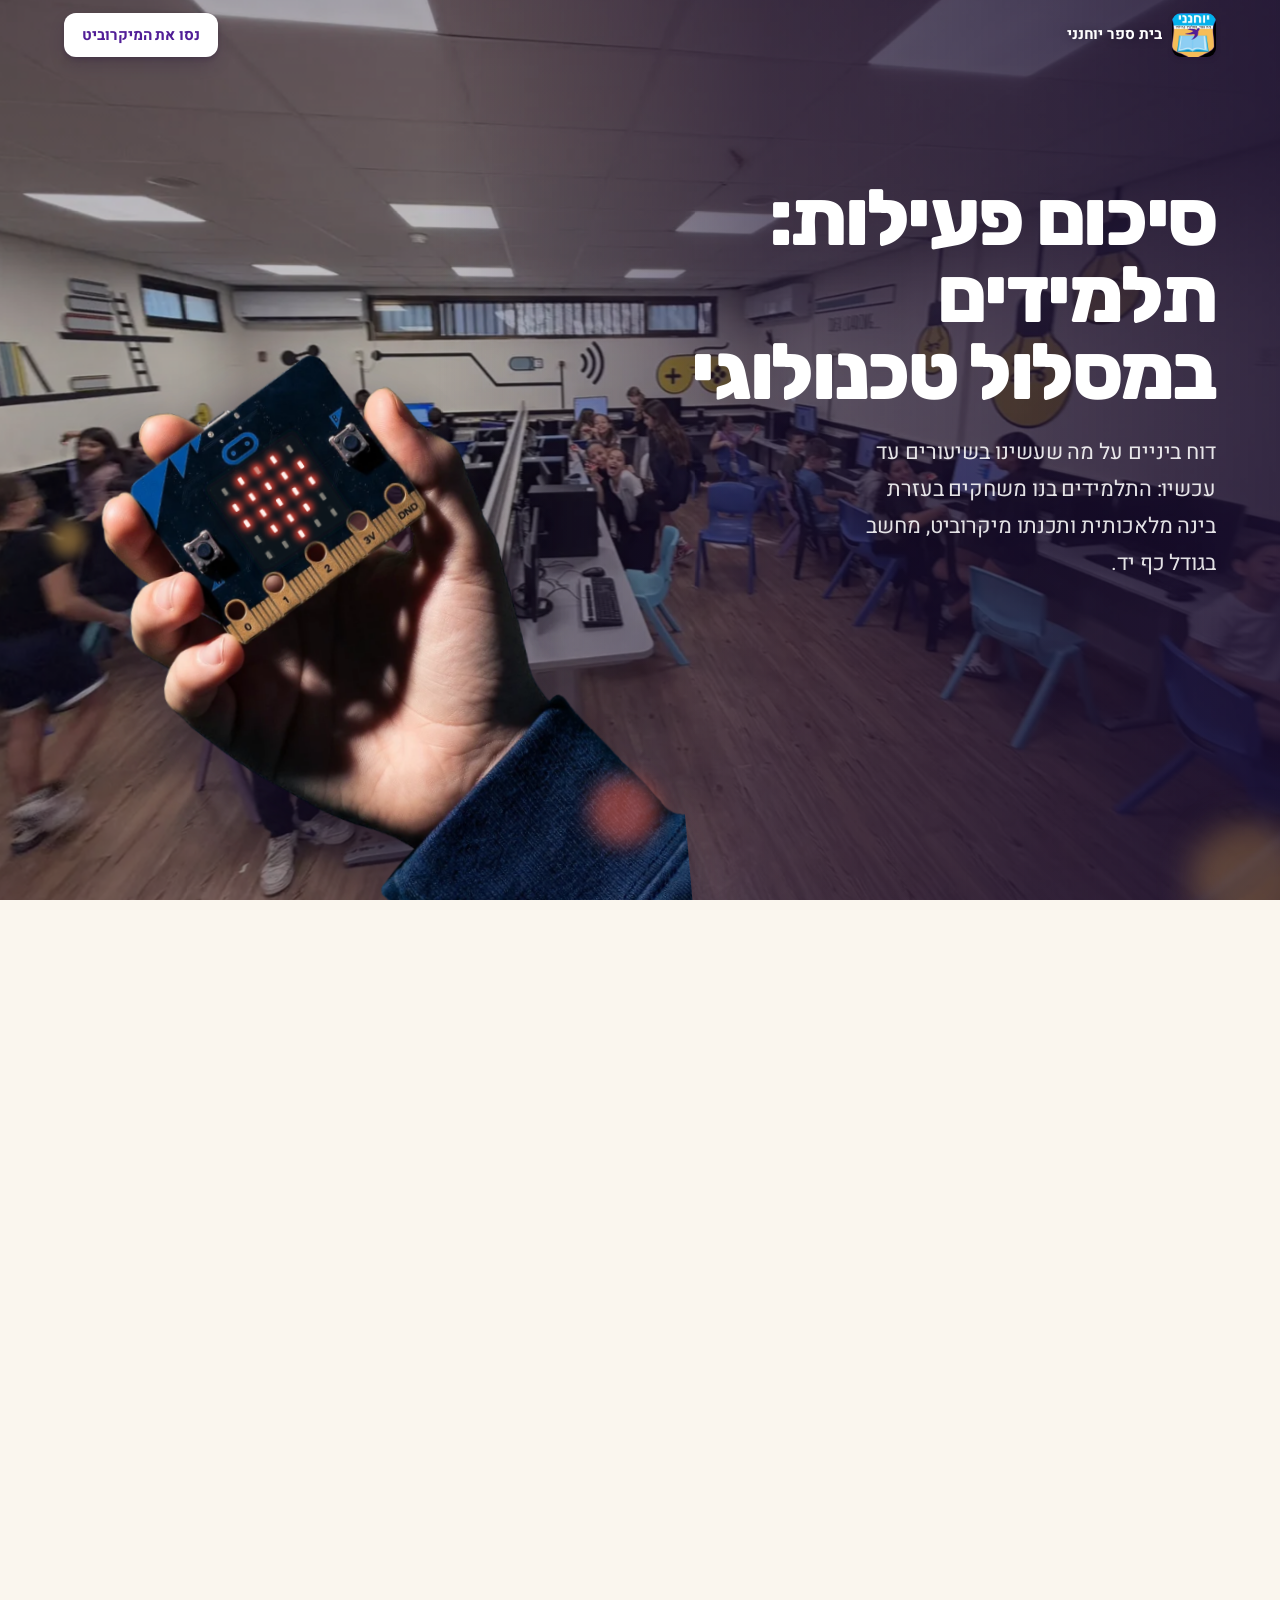
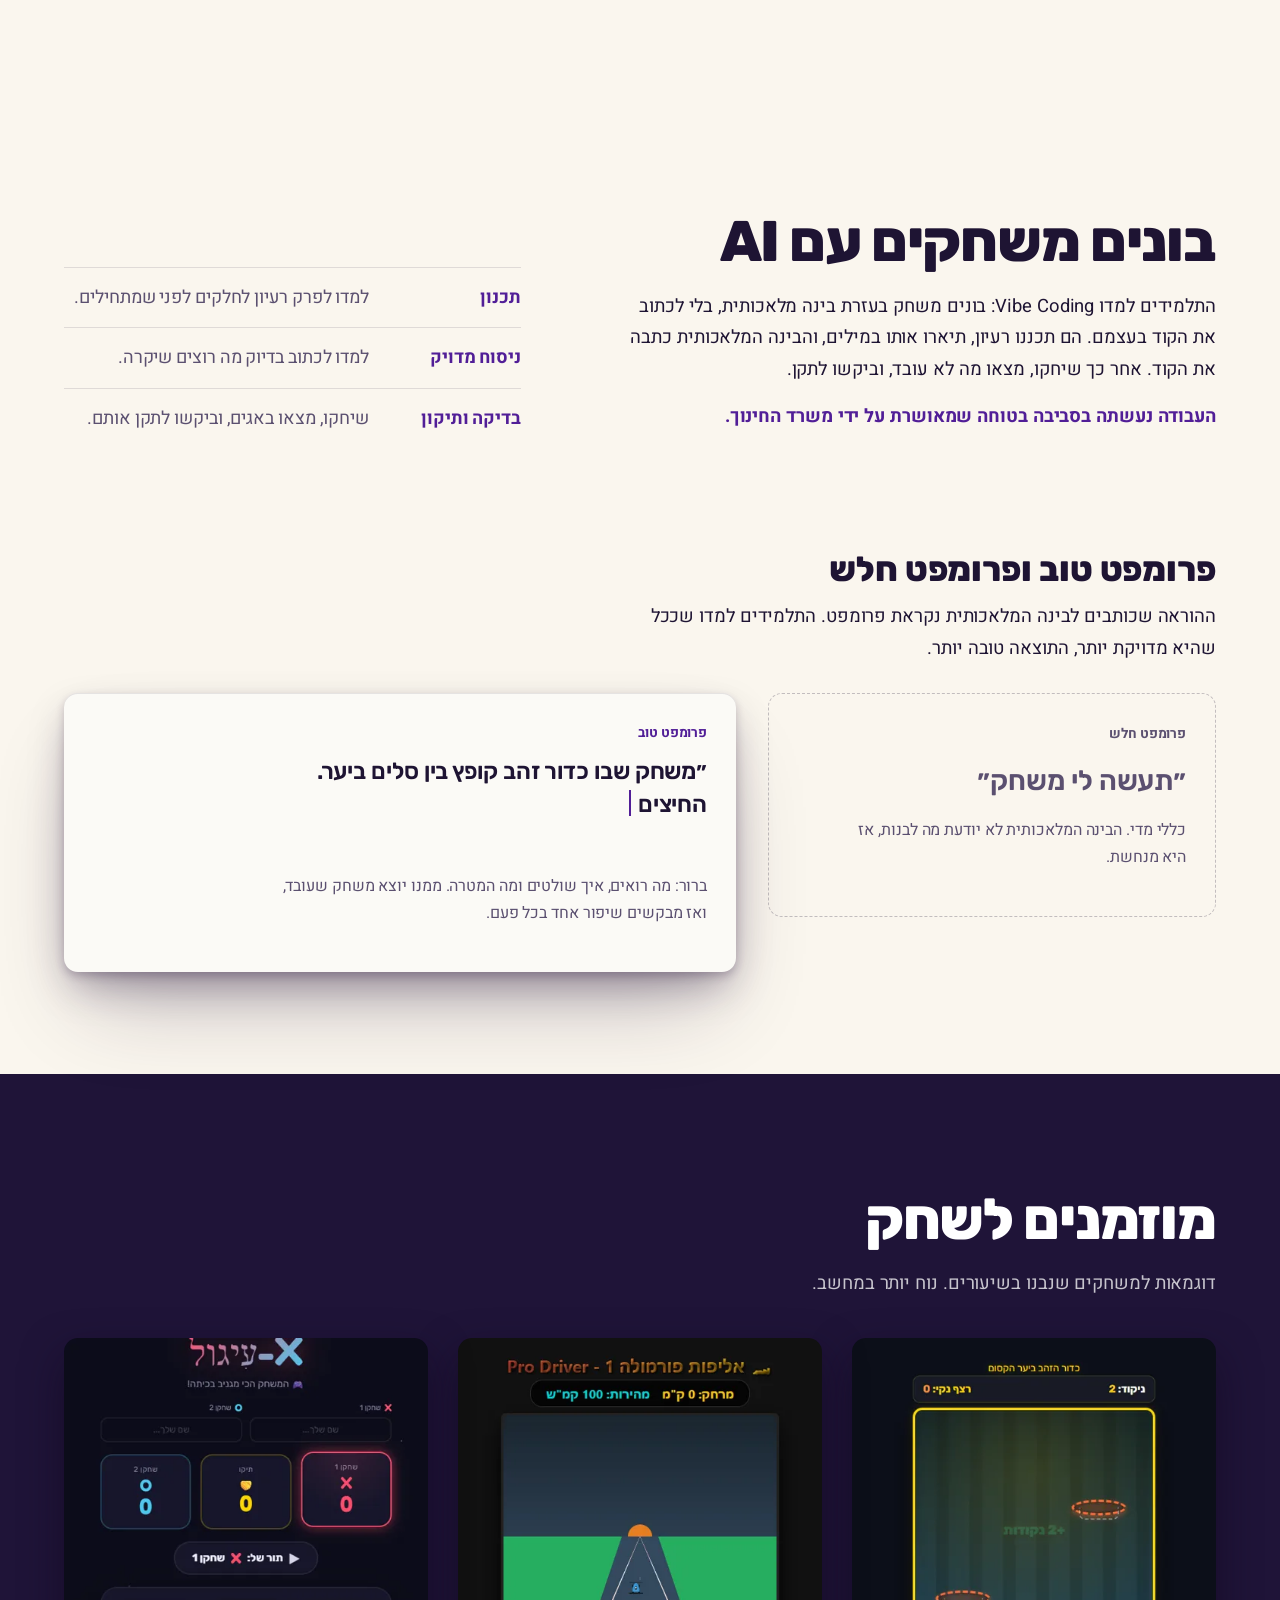
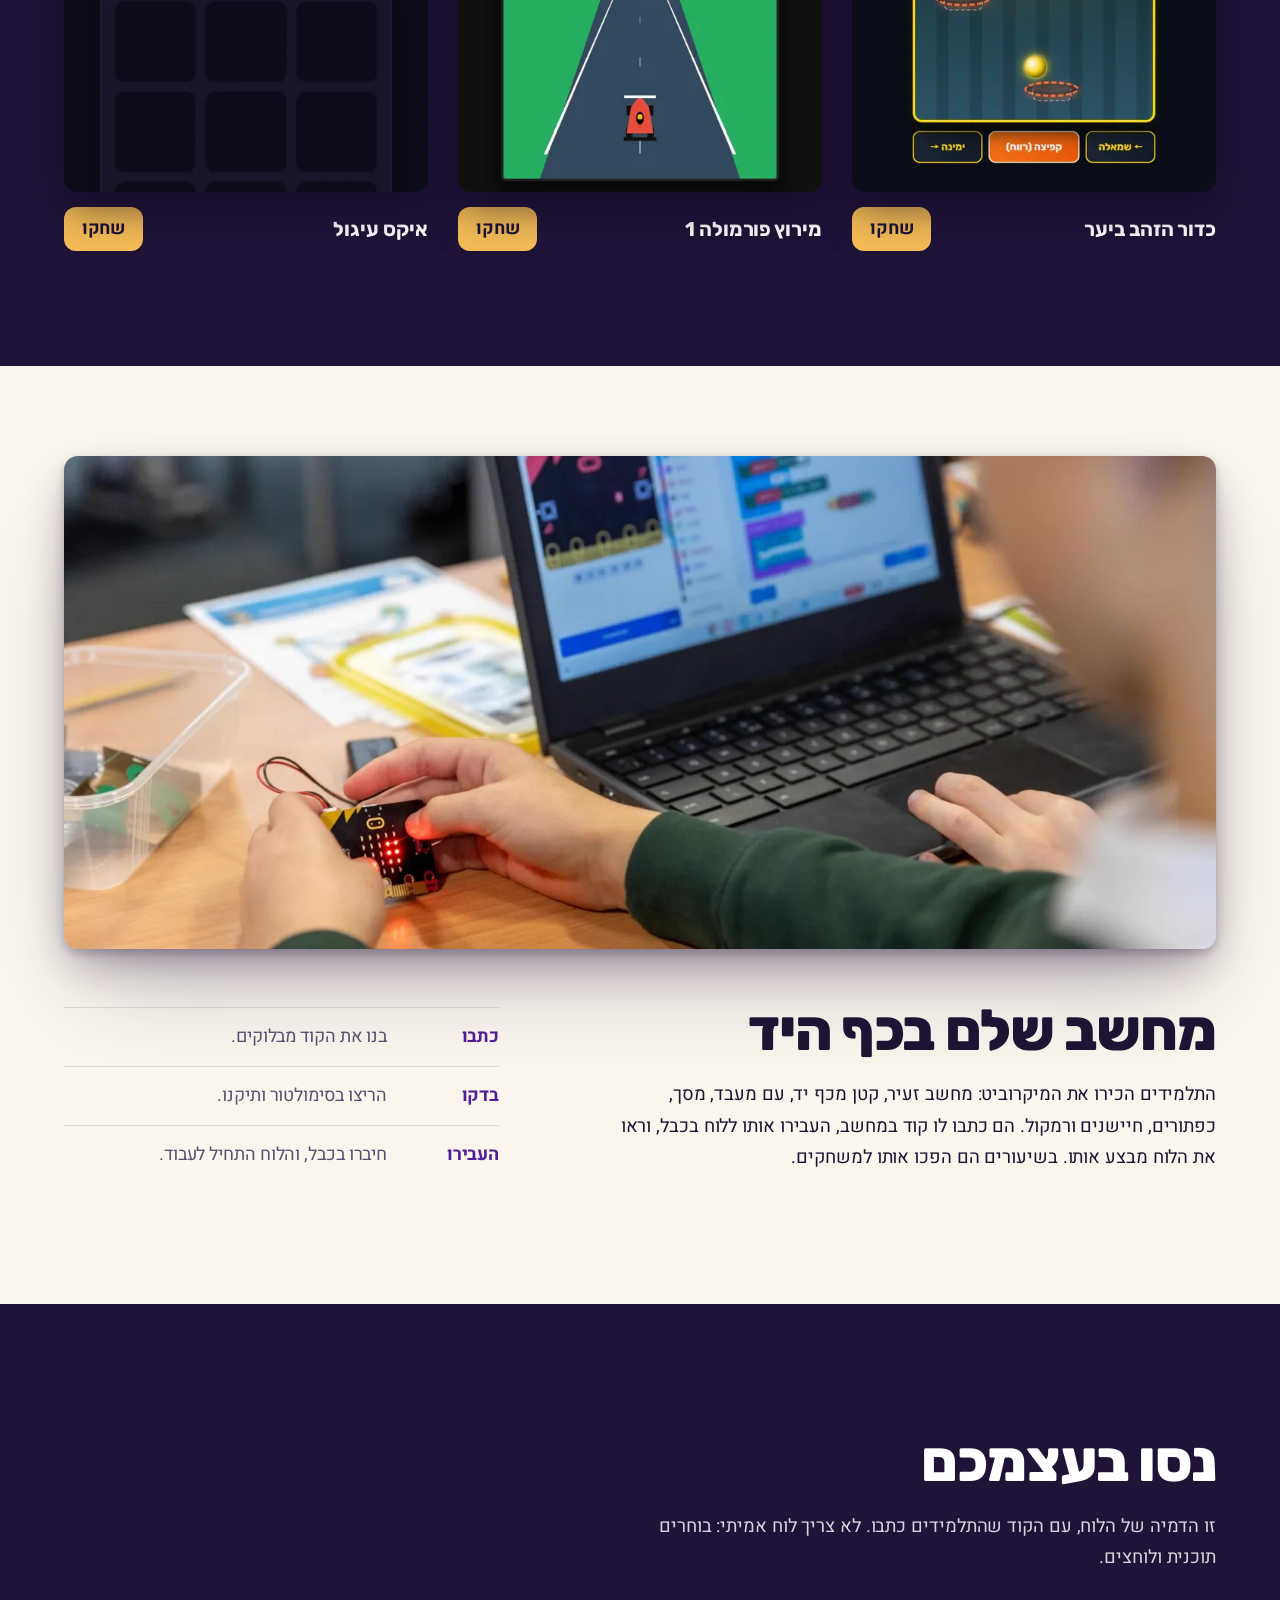
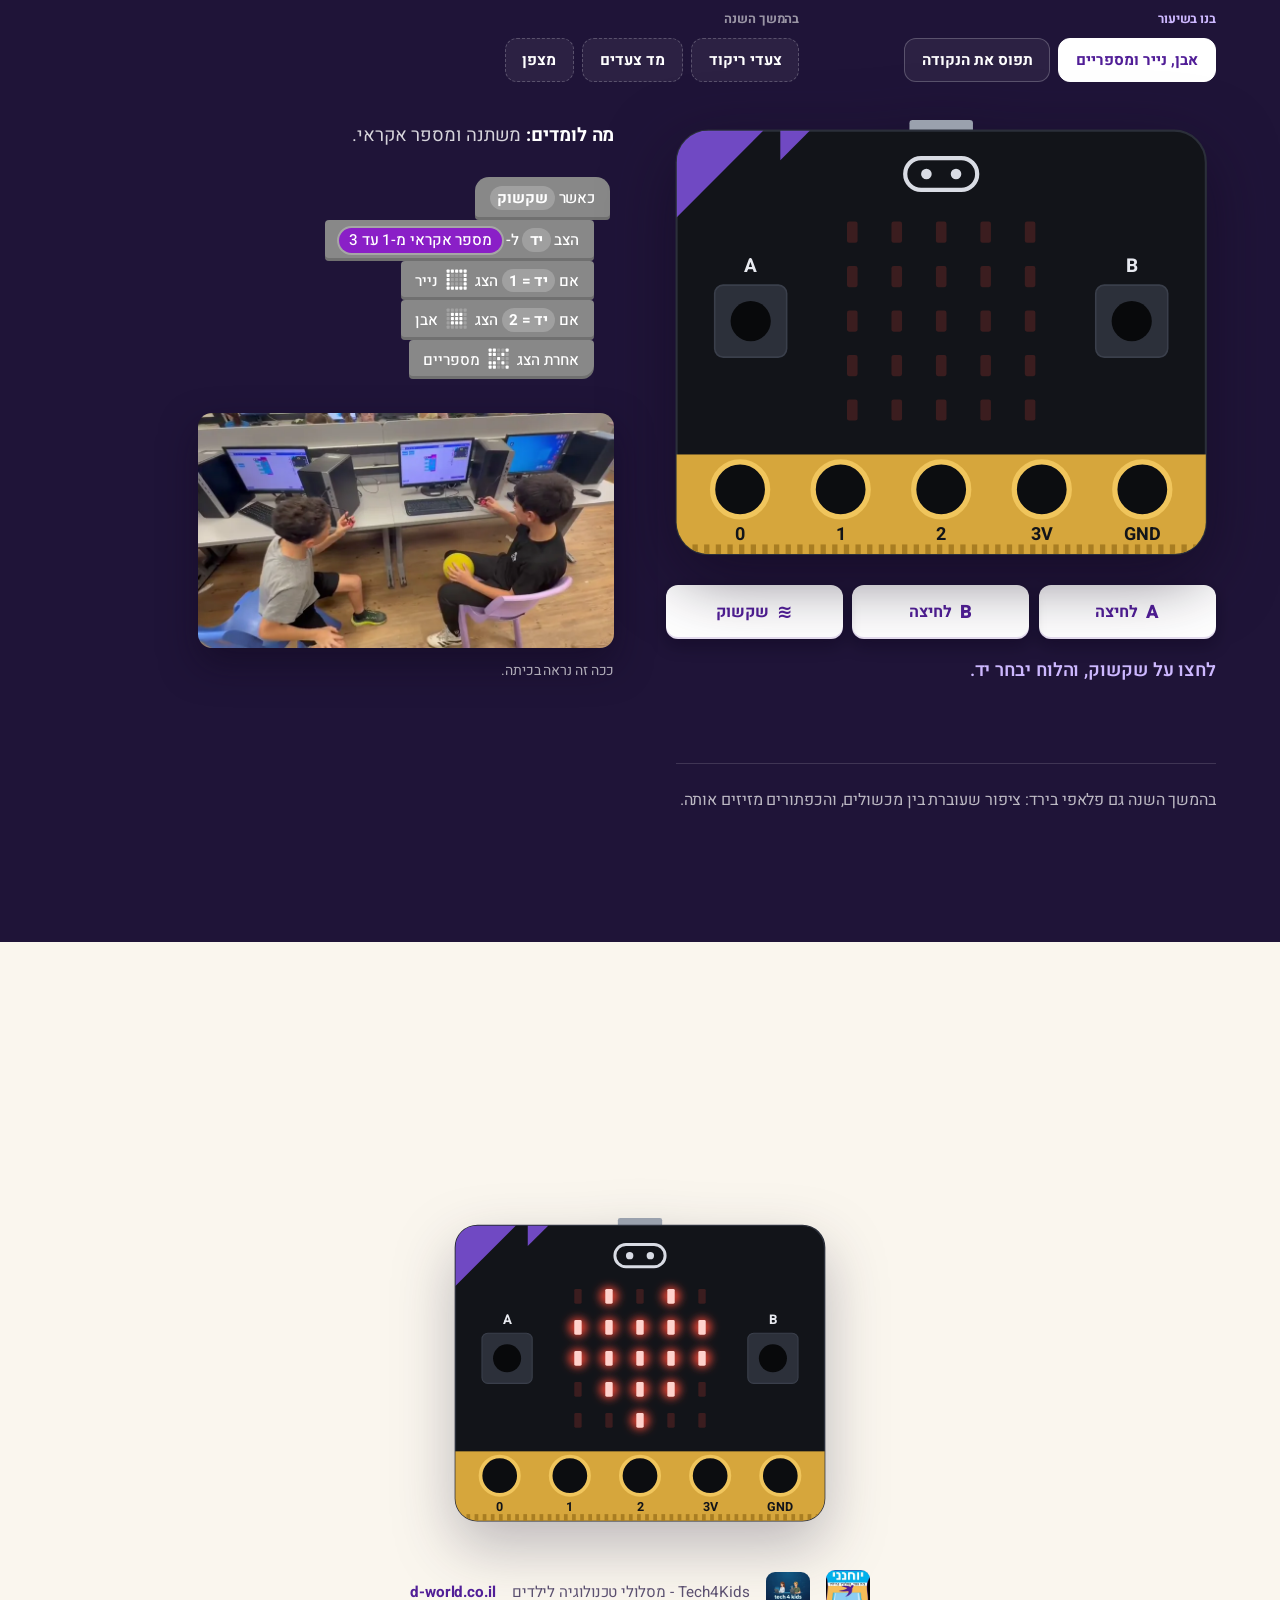
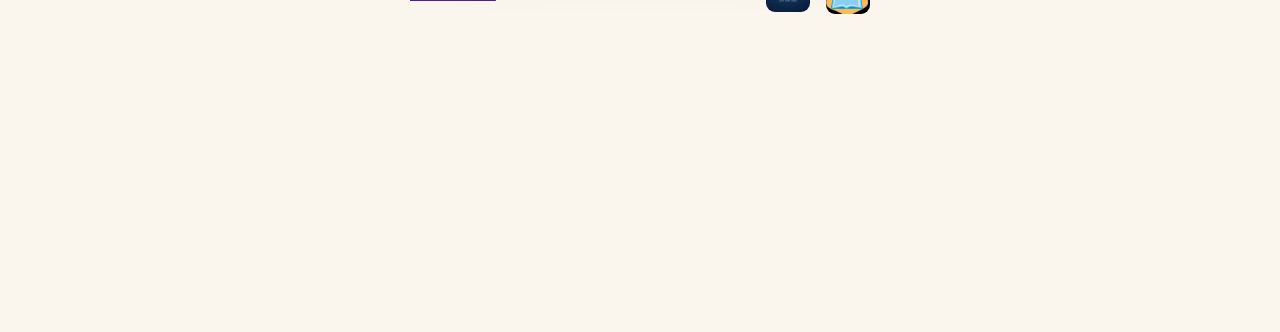
==== yohanani-gima/index.html @ ff7ed331 "Add Yohanani student showcase page (interim report) Vibe Coding games with a weak vs good prompt exa" ====
<!doctype html>
<html lang="he" dir="rtl">
<head>
<meta charset="utf-8">
<meta name="viewport" content="width=device-width, initial-scale=1, viewport-fit=cover">
<title>תוצרי תלמידים - בית ספר יוחנני | Tech4Kids</title>
<meta name="description" content="דוח ביניים על הפעילות בבית ספר יוחנני: משחקים שנבנו בעזרת בינה מלאכותית, ומיקרוביט שאפשר לנסות בדף.">
<meta property="og:type" content="website">
<meta property="og:url" content="https://kotlermike-net-ai.github.io/tech4kids-schools/yohanani-gima/">
<meta property="og:title" content="תוצרי תלמידים - בית ספר יוחנני">
<meta property="og:description" content="דוח ביניים: משחקים שנבנו בעזרת בינה מלאכותית, ומיקרוביט שאפשר לנסות בדף.">
<meta property="og:image" content="https://kotlermike-net-ai.github.io/tech4kids-schools/assets/og-tech4kids.jpg">
<meta property="og:image:width" content="1200">
<meta property="og:image:height" content="630">
<meta name="theme-color" content="#1f1438">
<link rel="icon" href="data:image/svg+xml,<svg xmlns='http://www.w3.org/2000/svg' viewBox='0 0 5 5'><rect width='5' height='5' rx='1' fill='%23511e97'/><path fill='%23ff5a4a' d='M1 1h1v1H1zM3 1h1v1H3zM1 3h1v1H1zM2 4h1v.6H2zM3 3h1v1H3z'/></svg>">
<link rel="preload" as="image" href="assets/hand.webp">
<link rel="preconnect" href="https://fonts.googleapis.com">
<link rel="preconnect" href="https://fonts.gstatic.com" crossorigin>
<link href="https://fonts.googleapis.com/css2?family=Rubik:wght@600;700;800&family=Heebo:wght@400;500;700&display=swap" rel="stylesheet">
<link rel="stylesheet" href="scrollcraft.css">
<link rel="stylesheet" href="site.css">
</head>
<body>

<span data-sc-progress></span>

<header class="bar">
  <a class="bar__id" href="#top">
    <img src="assets/logo-yohanani.webp" width="44" height="44" alt="סמל בית ספר יוחנני">
    <span>בית ספר יוחנני</span>
  </a>
  <a class="cta cta--bar" href="#lab">נסו את המיקרוביט</a>
</header>

<main id="top">

  <!-- 1 · HERO: pinned, layered planes -->
  <section class="hero" data-sc-act="pin" data-sc-span="1.9">
    <div data-sc-stage class="hero__stage">
      <div class="hero__far" aria-hidden="true">
        <picture>
          <source media="(max-width: 700px)" srcset="assets/class-m.webp">
          <img src="assets/class.webp" width="1600" height="1200" alt="">
        </picture>
      </div>
      <div class="hero__scrim" aria-hidden="true"></div>

      <div class="hero__copy">
        <h1 class="hero__h" data-sc-cue="0 0.6 0">סיכום פעילות: תלמידים במסלול טכנולוגי</h1>
        <p class="hero__lede" data-sc-cue="0 0.6 0">דוח ביניים על מה שעשינו בשיעורים עד עכשיו: התלמידים בנו משחקים בעזרת בינה מלאכותית ותכנתו מיקרוביט, מחשב בגודל כף יד.</p>
      </div>
      <p class="hero__beat" data-sc-cue="0.42">בדף אפשר לשחק במשחקים ולנסות את הקוד שהתלמידים כתבו.</p>

      <div class="hero__glow" aria-hidden="true"></div>
      <button type="button" class="hero__hand" aria-label="מיקרוביט ביד. לחיצה מגרילה אבן, נייר או מספריים">
        <img src="assets/hand.webp" width="900" height="1177" alt="">
        <svg class="hero__leds" viewBox="0 0 900 1177" aria-hidden="true"></svg>
      </button>
      <p class="hero__tap" data-sc-cue="0.42" aria-hidden="true">אפשר ללחוץ על הלוח</p>
      <div class="hero__near" aria-hidden="true"><i></i><i></i><i></i></div>
    </div>
  </section>

  <!-- 2 · AI: flow, weak vs good prompt -->
  <section id="ai" class="ai sc-section" data-sc-act="flow">
    <div class="sc-wrap">
      <div class="ai__grid">
        <div class="ai__text" data-sc-in data-sc-stagger="70">
          <h2 class="h2">בונים משחקים עם AI</h2>
          <p>התלמידים למדו Vibe Coding: בונים משחק בעזרת בינה מלאכותית, בלי לכתוב את הקוד בעצמם. הם תכננו רעיון, תיארו אותו במילים, והבינה המלאכותית כתבה את הקוד. אחר כך שיחקו, מצאו מה לא עובד, וביקשו לתקן.</p>
          <p class="ai__safe">העבודה נעשתה בסביבה בטוחה שמאושרת על ידי משרד החינוך.</p>
        </div>
        <dl class="ai__skills" data-sc-in data-sc-stagger="70">
          <div><dt>תכנון</dt><dd>למדו לפרק רעיון לחלקים לפני שמתחילים.</dd></div>
          <div><dt>ניסוח מדויק</dt><dd>למדו לכתוב בדיוק מה רוצים שיקרה.</dd></div>
          <div><dt>בדיקה ותיקון</dt><dd>שיחקו, מצאו באגים, וביקשו לתקן אותם.</dd></div>
        </dl>
      </div>

      <div class="vs__head" data-sc-in>
        <h3 class="h3">פרומפט טוב ופרומפט חלש</h3>
        <p>ההוראה שכותבים לבינה המלאכותית נקראת פרומפט. התלמידים למדו שככל שהיא מדויקת יותר, התוצאה טובה יותר.</p>
      </div>
      <div class="vs">
        <div class="vs__weak" data-sc-in>
          <p class="vs__tag">פרומפט חלש</p>
          <p class="vs__quote">״תעשה לי משחק״</p>
          <p class="vs__why">כללי מדי. הבינה המלאכותית לא יודעת מה לבנות, אז היא מנחשת.</p>
        </div>
        <figure class="prompt" data-sc-in>
          <figcaption class="vs__tag vs__tag--good">פרומפט טוב</figcaption>
          <p class="prompt__text" data-type="״משחק שבו כדור זהב קופץ בין סלים ביער. החיצים מזיזים אותו, רווח קופץ, ויש ניקוד.״"><span></span><i aria-hidden="true"></i></p>
          <p class="vs__why">ברור: מה רואים, איך שולטים ומה המטרה. ממנו יוצא משחק שעובד, ואז מבקשים שיפור אחד בכל פעם.</p>
          <div class="prompt__out">
            <img src="assets/game-ball.webp" width="480" height="600" alt="צילום מסך של משחק כדור הזהב ביער">
          </div>
        </figure>
      </div>
    </div>
  </section>

  <!-- 3 · GAMES: all three in view, pointer tilt -->
  <section class="games sc-section" data-sc-act="flow">
    <div class="sc-wrap">
      <div class="games__head" data-sc-in>
        <h2 class="h2">מוזמנים לשחק</h2>
        <p>דוגמאות למשחקים שנבנו בשיעורים. נוח יותר במחשב.</p>
      </div>
      <div class="games__grid" data-sc-in data-sc-stagger="80">
        <a class="game" href="https://guileless-truffle-4a0fc5.netlify.app/" target="_blank" rel="noopener">
          <span class="game__img" data-sc-tilt="5"><img src="assets/game-ball.webp" width="480" height="600" alt=""></span>
          <span class="game__t">כדור הזהב ביער</span><span class="game__go">שחקו</span>
        </a>
        <a class="game" href="https://reliable-lokum-aed2ce.netlify.app/" target="_blank" rel="noopener">
          <span class="game__img" data-sc-tilt="5"><img src="assets/game-f1.webp" width="480" height="600" alt=""></span>
          <span class="game__t">מירוץ פורמולה 1</span><span class="game__go">שחקו</span>
        </a>
        <a class="game" href="https://inquisitive-gelato-88ad97.netlify.app/" target="_blank" rel="noopener">
          <span class="game__img" data-sc-tilt="5"><img src="assets/game-xo.webp" width="480" height="600" alt=""></span>
          <span class="game__t">איקס עיגול</span><span class="game__go">שחקו</span>
        </a>
      </div>
    </div>
  </section>

  <!-- 4 · MICRO:BIT: photo first, reveal -->
  <section id="mb" class="mb sc-section" data-sc-act="flow">
    <div class="sc-wrap">
      <figure class="mb__photo" data-sc-reveal="iris" data-sc-reveal-at="0.02 0.3">
        <img src="assets/microbit-class.webp" width="1536" height="1024" alt="תלמיד מתכנת מיקרוביט במחשב, והלוח בידו מציג נורות דולקות">
      </figure>
      <div class="mb__grid">
        <div class="mb__text" data-sc-in data-sc-stagger="70">
          <h2 class="h2">מחשב שלם בכף היד</h2>
          <p>התלמידים הכירו את המיקרוביט: מחשב זעיר, קטן מכף יד, עם מעבד, מסך, כפתורים, חיישנים ורמקול. הם כתבו לו קוד במחשב, העבירו אותו ללוח בכבל, וראו את הלוח מבצע אותו. בשיעורים הם הפכו אותו למשחקים.</p>
        </div>
        <ol class="flow3" data-sc-in data-sc-stagger="70">
          <li><b>כתבו</b>בנו את הקוד מבלוקים.</li>
          <li><b>בדקו</b>הריצו בסימולטור ותיקנו.</li>
          <li><b>העבירו</b>חיברו בכבל, והלוח התחיל לעבוד.</li>
        </ol>
      </div>
    </div>
  </section>

  <!-- 5 · LAB (peak): pointer -->
  <section id="lab" class="lab sc-section" data-sc-act="flow" aria-labelledby="lab-h">
    <div class="sc-wrap">
      <div class="lab__head" data-sc-in data-sc-stagger="70">
        <h2 id="lab-h" class="h2">נסו בעצמכם</h2>
        <p>זו הדמיה של הלוח, עם הקוד שהתלמידים כתבו. לא צריך לוח אמיתי: בוחרים תוכנית ולוחצים.</p>
      </div>

      <div class="tabs" role="tablist" aria-label="תוכניות">
        <div class="tabs__grp">
          <span class="tabs__k">בנו בשיעור</span>
          <button type="button" role="tab" class="tab" data-prog="rps" aria-selected="true">אבן, נייר ומספריים</button>
          <button type="button" role="tab" class="tab" data-prog="catch" aria-selected="false">תפוס את הנקודה</button>
        </div>
        <div class="tabs__grp tabs__grp--soon">
          <span class="tabs__k">בהמשך השנה</span>
          <button type="button" role="tab" class="tab" data-prog="dance" aria-selected="false">צעדי ריקוד</button>
          <button type="button" role="tab" class="tab" data-prog="steps" aria-selected="false">מד צעדים</button>
          <button type="button" role="tab" class="tab" data-prog="compass" aria-selected="false">מצפן</button>
        </div>
      </div>

      <div class="lab__grid">
        <div class="lab__device">
          <svg class="mb-board lab__board" data-board="front" viewBox="0 0 520 420" role="img" aria-label="הדמיה של לוח מיקרוביט"></svg>
          <div class="ctrl">
            <button type="button" class="key" data-key="a"><b>A</b>לחיצה</button>
            <button type="button" class="key" data-key="b"><b>B</b>לחיצה</button>
            <button type="button" class="key" data-key="shake"><b aria-hidden="true">≋</b>שקשוק</button>
          </div>
          <label class="dial" hidden>
            <span>סובבו את הלוח</span>
            <input type="range" min="0" max="359" value="0" step="1" aria-label="כיוון הלוח במעלות">
          </label>
          <p class="lab__state" aria-live="polite"></p>
        </div>

        <div class="lab__code">
          <div class="prog" data-prog="rps">
            <p class="prog__what"><b>מה לומדים:</b> משתנה ומספר אקראי.</p>
            <div class="mk" data-ev="shake">
              <p class="mk__hat mk--input">כאשר <b>שקשוק</b></p>
              <p class="mk__do mk--var">הצב <b>יד</b> ל- <span class="mk__slot mk--math">מספר אקראי מ-1 עד 3</span></p>
              <p class="mk__do mk--logic" data-hand="1">אם <b>יד = 1</b> הצג <i class="glyph" data-glyph="#####|#...#|#...#|#...#|#####"></i> נייר</p>
              <p class="mk__do mk--logic" data-hand="2">אם <b>יד = 2</b> הצג <i class="glyph" data-glyph=".....|.###.|.###.|.###.|....."></i> אבן</p>
              <p class="mk__do mk--logic" data-hand="3">אחרת הצג <i class="glyph" data-glyph="##..#|##.#.|..#..|##.#.|##..#"></i> מספריים</p>
            </div>
            <figure class="clip">
              <video src="assets/rps-class.mp4" poster="assets/rps-class.webp" muted playsinline loop preload="none" aria-label="שני תלמידים משחקים אבן, נייר ומספריים עם לוחות מיקרוביט"></video>
              <figcaption>ככה זה נראה בכיתה.</figcaption>
            </figure>
          </div>

          <div class="prog" data-prog="catch" hidden>
            <p class="prog__what"><b>מה לומדים:</b> לולאה ותנאי. לוחצים על A בדיוק כשהנקודה באמצע.</p>
            <div class="mk" data-ev="loop">
              <p class="mk__hat mk--loops">לעולמים</p>
              <p class="mk__do mk--game">הזז את הנקודה צעד אחד</p>
              <p class="mk__do mk--logic">אם הנקודה בקצה, הפוך כיוון</p>
              <p class="mk__do mk--basic">השהה <b class="speed">220</b> אלפיות שנייה</p>
            </div>
            <div class="mk" data-ev="a">
              <p class="mk__hat mk--input">כאשר כפתור <b>A</b> נלחץ</p>
              <p class="mk__do mk--logic">אם <b>הנקודה באמצע</b></p>
              <p class="mk__do mk--game mk__do--in">הוסף נקודה, והאץ</p>
            </div>
            <p class="score">ניקוד: <b>0</b></p>
          </div>

          <div class="prog" data-prog="dance" hidden>
            <p class="prog__what"><b>מה לומדים:</b> לולאה שחוזרת מספר קבוע של פעמים. אם כל הכיתה לוחצת A יחד, כולם רוקדים באותו קצב.</p>
            <div class="mk" data-ev="a">
              <p class="mk__hat mk--input">כאשר כפתור <b>A</b> נלחץ</p>
              <p class="mk__do mk--loops">חזור <b>4</b> פעמים</p>
              <p class="mk__do mk--basic mk__do--in" data-move="0">הצג <i class="glyph" data-glyph="..#..|.#...|#####|.#...|..#.."></i> צעד שמאלה, השהה <b>1000</b></p>
              <p class="mk__do mk--basic mk__do--in" data-move="1">הצג <i class="glyph" data-glyph="..#..|...#.|#####|...#.|..#.."></i> צעד ימינה, השהה <b>1000</b></p>
              <p class="mk__do mk--basic mk__do--in" data-move="2">הצג <i class="glyph" data-glyph="..#..|.###.|#.#.#|..#..|..#.."></i> ידיים למעלה, השהה <b>1000</b></p>
              <p class="mk__do mk--basic mk__do--in" data-move="3">הצג <i class="glyph" data-glyph="..#..|..#..|#.#.#|.###.|..#.."></i> יד לרצפה, השהה <b>1000</b></p>
              <p class="mk__do mk--basic">נקה מסך</p>
            </div>
          </div>

          <div class="prog" data-prog="steps" hidden>
            <p class="prog__what"><b>מה לומדים:</b> משתנה שסופר. כל צעד מנער את הלוח.</p>
            <div class="mk" data-ev="start">
              <p class="mk__hat mk--basic">בהתחלה</p>
              <p class="mk__do mk--var">הצב <b>צעדים</b> ל- <b>0</b></p>
            </div>
            <div class="mk" data-ev="shake">
              <p class="mk__hat mk--input">כאשר <b>שקשוק</b></p>
              <p class="mk__do mk--var">שנה <b>צעדים</b> ב- <b>1</b></p>
              <p class="mk__do mk--basic">הצג מספר <b>צעדים</b></p>
            </div>
            <div class="mk" data-ev="a">
              <p class="mk__hat mk--input">כאשר כפתור <b>A</b> נלחץ</p>
              <p class="mk__do mk--var">הצב <b>צעדים</b> ל- <b>0</b></p>
            </div>
          </div>

          <div class="prog" data-prog="compass" hidden>
            <p class="prog__what"><b>מה לומדים:</b> חיישן ותנאים. הלוח קורא את הכיוון ומחליט מה להציג.</p>
            <div class="mk" data-ev="loop">
              <p class="mk__hat mk--loops">לעולמים</p>
              <p class="mk__do mk--var">הצב <b>כיוון</b> ל- <span class="mk__slot mk--input">כיוון המצפן</span></p>
              <p class="mk__do mk--logic" data-dir="N">אם <b>כיוון</b> קרוב ל-0, הצג <b>N</b></p>
              <p class="mk__do mk--logic" data-dir="E">אם קרוב ל-90, הצג <b>E</b></p>
              <p class="mk__do mk--logic" data-dir="S">אם קרוב ל-180, הצג <b>S</b></p>
              <p class="mk__do mk--logic" data-dir="W">אחרת הצג <b>W</b></p>
            </div>
          </div>
        </div>
      </div>

      <p class="soon" data-sc-in>בהמשך השנה גם פלאפי בירד: ציפור שעוברת בין מכשולים, והכפתורים מזיזים אותה.</p>
    </div>
  </section>

  <!-- 6 · CLOSE: short pin, footer inside -->
  <section class="close" data-sc-act="pin" data-sc-span="1.1">
    <div data-sc-stage class="close__stage">
      <svg class="mb-board close__board" data-board="front" viewBox="0 0 520 420" aria-hidden="true" data-sc-cue="0.05" data-sc-rise="0"></svg>
      <footer class="foot" data-sc-cue="0.12">
        <img src="assets/logo-yohanani.webp" width="44" height="44" alt="סמל בית ספר יוחנני">
        <img src="assets/logo-240.webp" width="44" height="40" alt="Tech4Kids">
        <span>Tech4Kids - מסלולי טכנולוגיה לילדים</span>
        <a href="https://d-world.co.il" target="_blank" rel="noopener">d-world.co.il</a>
      </footer>
    </div>
  </section>

</main>

<script src="scrollcraft.js"></script>
<script>ScrollCraft.mount(document.body);</script>
<script src="site.js"></script>
</body>
</html>
---- yohanani-gima/scrollcraft.css ----
/* ============================================================================
   scrollcraft.css: the taste floor
   ----------------------------------------------------------------------------
   Two layers, and the split matters:

     TOKENS   what you override per brand. Colour roles, the type ramp, the
              spacing scale, elevation, motion. A brand is ~12 values.
     DEVICES  what the engine drives. Do not restyle these to taste; they are
              the mechanism. Style your own markup instead.

   Nothing here draws a "component". There are no card, badge, or pill classes,
   because a stylesheet that ships those is how every page built on it ends up
   with the same shapes. You get a floor and a vocabulary; the composition is
   yours.
   ========================================================================== */

/* ---------------------------------------------------------------- tokens -- */
:root {
  /* --- colour roles. Override these six and the page is rebranded. -------- */
  --sc-canvas:      #08090b;   /* the page ground. Drift interpolates this.   */
  --sc-surface:     #101217;   /* anything raised off the ground             */
  --sc-ink:         #f4f2ef;   /* primary text                               */
  --sc-ink-soft:    #9a9ba1;   /* secondary text. Tinted, never flat gray.   */
  --sc-accent:      #d8ff3e;   /* ONE accent. It owns a region, not confetti. */
  --sc-accent-ink:  #08090b;   /* text that sits on the accent               */

  --sc-hairline:    color-mix(in oklab, var(--sc-ink) 12%, transparent);
  --sc-hairline-strong: color-mix(in oklab, var(--sc-ink) 22%, transparent);

  /* --- type. Two families max. Display carries voice, text carries prose. - */
  --sc-font-display: "Instrument Sans", "Geist", system-ui, sans-serif;
  --sc-font-text:    "Geist", system-ui, sans-serif;
  --sc-font-mono:    "Geist Mono", ui-monospace, monospace;

  /* Fluid ramp. Tracking tightens as size grows because a face set at 6rem
     with 0 tracking reads loose; this is optical correction, not decoration. */
  --sc-t-xs:   clamp(0.75rem, 0.72rem + 0.15vw, 0.82rem);
  --sc-t-sm:   clamp(0.875rem, 0.84rem + 0.18vw, 0.95rem);
  --sc-t-base: clamp(1rem, 0.96rem + 0.22vw, 1.125rem);
  --sc-t-lg:   clamp(1.2rem, 1.1rem + 0.5vw, 1.5rem);
  --sc-t-xl:   clamp(1.6rem, 1.35rem + 1.2vw, 2.25rem);
  --sc-t-2xl:  clamp(2.1rem, 1.6rem + 2.4vw, 3.4rem);
  --sc-t-3xl:  clamp(2.8rem, 1.9rem + 4.2vw, 5rem);
  --sc-t-4xl:  clamp(3.4rem, 1.9rem + 6.6vw, 7.5rem);

  --sc-track-tight:  -0.035em;
  --sc-track-snug:   -0.02em;
  --sc-track-normal: -0.005em;
  --sc-track-wide:    0.08em;

  --sc-leading-none: 0.94;
  --sc-leading-tight: 1.06;
  --sc-leading-body: 1.62;

  --sc-measure: 62ch;

  /* --- space. 4px base: the useful middle steps an 8-only scale misses. --- */
  --sc-1: 0.25rem;  --sc-2: 0.5rem;   --sc-3: 0.75rem;  --sc-4: 1rem;
  --sc-5: 1.5rem;   --sc-6: 2rem;     --sc-7: 3rem;     --sc-8: 4rem;
  --sc-9: 6rem;     --sc-10: 8rem;    --sc-11: 12rem;

  /* Section rhythm is fluid so a phone doesn't inherit desktop air. */
  --sc-section: clamp(4.5rem, 9vw, 11rem);
  --sc-gutter:  clamp(1.25rem, 5vw, 5.5rem);
  --sc-maxw:    82rem;

  /* --- radius. Pick one scale for the page and hold it. ------------------- */
  --sc-r-sm: 6px;  --sc-r-md: 12px;  --sc-r-lg: 20px;  --sc-r-pill: 999px;

  /* --- elevation. Every shadow has an offset AND a soft blur, and is tinted
         to the canvas hue. A zero-offset coloured halo is decoration, not
         depth, so there isn't one here. ---------------------------------- */
  --sc-shadow-color: 220 40% 2%;
  --sc-e1: 0 1px 2px hsl(var(--sc-shadow-color) / 0.28),
           0 2px 6px -1px hsl(var(--sc-shadow-color) / 0.20);
  --sc-e2: 0 2px 4px hsl(var(--sc-shadow-color) / 0.24),
           0 8px 18px -4px hsl(var(--sc-shadow-color) / 0.30);
  --sc-e3: 0 4px 8px hsl(var(--sc-shadow-color) / 0.22),
           0 18px 40px -8px hsl(var(--sc-shadow-color) / 0.38),
           0 48px 90px -24px hsl(var(--sc-shadow-color) / 0.30);

  /* Edge light: a 1px top highlight sells a raised surface better than any
     amount of blur, because real raised things catch light on their lip. */
  --sc-edge: inset 0 1px 0 color-mix(in oklab, var(--sc-ink) 10%, transparent);

  /* --- motion. Built-in CSS easings are too weak for UI. ------------------ */
  --sc-ease-out:    cubic-bezier(0.23, 1, 0.32, 1);
  --sc-ease-in-out: cubic-bezier(0.77, 0, 0.175, 1);
  --sc-ease-drawer: cubic-bezier(0.32, 0.72, 0, 1);
  --sc-d-fast: 160ms;  --sc-d-base: 240ms;  --sc-d-slow: 420ms;

  --sc-z-stage: 1; --sc-z-copy: 20; --sc-z-chrome: 60;
}

/* --------------------------------------------------------------- reset -- */
*, *::before, *::after { box-sizing: border-box; }
html { -webkit-text-size-adjust: 100%; scroll-behavior: smooth; }
@media (prefers-reduced-motion: reduce) { html { scroll-behavior: auto; } }

body {
  margin: 0;
  background: var(--sc-canvas);
  color: var(--sc-ink);
  font-family: var(--sc-font-text);
  font-size: var(--sc-t-base);
  line-height: var(--sc-leading-body);
  letter-spacing: var(--sc-track-normal);
  -webkit-font-smoothing: antialiased;
  text-rendering: optimizeLegibility;
  font-synthesis-weight: none;
  overflow-x: clip;
}
img, video, canvas, svg { display: block; max-width: 100%; }
button, input, select, textarea { font: inherit; color: inherit; }

/* ------------------------------------------------- the browser surfaces --
   The parts you did not draw still carry the design. Selection, caret, focus
   ring, scrollbar and tabular numerals all ship with defaults that belong to no
   design system. Theming them is the cheapest signal that a page was built
   rather than assembled, and it is the step that gets skipped most reliably. */
::selection { background: var(--sc-accent); color: var(--sc-accent-ink); }
:root { caret-color: var(--sc-accent); accent-color: var(--sc-accent); }
:focus-visible {
  outline: 2px solid var(--sc-accent);
  outline-offset: 3px;
  border-radius: var(--sc-r-sm);
}
:where(a) { color: inherit; text-decoration-thickness: 1px; text-underline-offset: 0.22em; }
@supports (scrollbar-color: auto) {
  html { scrollbar-color: color-mix(in oklab, var(--sc-ink) 26%, transparent) transparent; scrollbar-width: thin; }
}
:where(table, .sc-nums, [data-sc-count]) { font-variant-numeric: tabular-nums; }

/* ----------------------------------------------------------- typography -- */
.sc-display {
  font-family: var(--sc-font-display);
  font-weight: 500;
  line-height: var(--sc-leading-none);
  letter-spacing: var(--sc-track-tight);
  text-wrap: balance;
  margin: 0;
}
.sc-display--xl { font-size: var(--sc-t-4xl); }
.sc-display--lg { font-size: var(--sc-t-3xl); }
.sc-display--md { font-size: var(--sc-t-2xl); letter-spacing: var(--sc-track-snug); }
.sc-lede {
  font-size: var(--sc-t-lg);
  line-height: 1.44;
  letter-spacing: var(--sc-track-snug);
  color: var(--sc-ink);
  max-width: 46ch;
  text-wrap: pretty;
  margin: 0;
}
.sc-body { max-width: var(--sc-measure); color: var(--sc-ink-soft); text-wrap: pretty; margin: 0; }
.sc-label {
  font-family: var(--sc-font-mono);
  font-size: var(--sc-t-xs);
  letter-spacing: var(--sc-track-wide);
  text-transform: uppercase;
  color: var(--sc-ink-soft);
}

/* ---------------------------------------------------------------- layout -- */
.sc-wrap { width: 100%; max-width: var(--sc-maxw); margin-inline: auto; padding-inline: var(--sc-gutter); }
.sc-section { padding-block: var(--sc-section); }
/* More space above a heading than below it: the gap belongs to the boundary,
   not to the pair. */
.sc-stack > * + * { margin-top: var(--sc-4); }
.sc-stack > :is(h1,h2,h3) { margin-top: var(--sc-7); }
.sc-stack > :is(h1,h2,h3):first-child { margin-top: 0; }
.sc-rule { height: 1px; border: 0; background: var(--sc-hairline); margin: 0; }

/* =============================================================== DEVICES ==
   Driven by the engine. Restyle your own markup, not these.                */

.sc-act--pinned { position: relative; }
.sc-stage {
  position: sticky; top: 0;
  height: 100vh; height: 100svh;
  overflow: clip;
  z-index: var(--sc-z-stage);
}

/* scrub / sequence media */
.sc-stage :is(video[data-sc-scrub], canvas[data-sc-sequence], .sc-stage__poster) {
  position: absolute; inset: 0;
  width: 100%; height: 100%;
  object-fit: cover;
}
video[data-sc-scrub] { opacity: 0; transition: opacity 380ms var(--sc-ease-out); }
.sc-has-clip video[data-sc-scrub] { opacity: 1; }
/* The poster is a live frame-holder, not a placeholder: it stays up until a
   real video frame has painted, which is what stops the blank-stage flash. */
.sc-stage__poster { z-index: 0; transition: opacity 380ms var(--sc-ease-out); }
.sc-has-clip .sc-stage__poster { opacity: 0; }

/* A scrim only where text sits. A full-frame darkening layer flattens the
   image everywhere to fix contrast in one corner. */
.sc-scrim {
  position: absolute; inset: 0; pointer-events: none; z-index: 1;
  background: linear-gradient(
    var(--sc-scrim-angle, 180deg),
    color-mix(in oklab, var(--sc-canvas) var(--sc-scrim-a, 78%), transparent) 0%,
    color-mix(in oklab, var(--sc-canvas) 30%, transparent) 42%,
    transparent 68%);
}
/* Point the scrim at the copy. A scrim gradient that darkens the top while the
   copy sits at the bottom fixes contrast nowhere and flattens the image
   everywhere, which is the most common way text-over-video goes wrong. */
.sc-scrim--bottom { --sc-scrim-angle: 0deg; }
.sc-scrim--left   { --sc-scrim-angle: 90deg; }
.sc-scrim--right  { --sc-scrim-angle: 270deg; }

/* Corner scrims, for copy anchored to a corner. An edge gradient has to darken
   a whole band across the frame to cover one corner; a corner gradient puts the
   density where the text is and leaves the rest of the image alone. Pair with
   .sc-copy--lead / .sc-copy--trail. */
.sc-scrim--lead {
  background: linear-gradient(to top right,
    color-mix(in oklab, var(--sc-canvas) 94%, transparent) 0%,
    color-mix(in oklab, var(--sc-canvas) 72%, transparent) 30%,
    color-mix(in oklab, var(--sc-canvas) 30%, transparent) 52%,
    transparent 72%);
}
.sc-scrim--trail {
  background: linear-gradient(to top left,
    color-mix(in oklab, var(--sc-canvas) 94%, transparent) 0%,
    color-mix(in oklab, var(--sc-canvas) 72%, transparent) 30%,
    color-mix(in oklab, var(--sc-canvas) 30%, transparent) 52%,
    transparent 72%);
}
/* A band across the bottom, for copy that spans the full width of the frame.
   That is what both corner anchors become below 860px, and it is also the right
   shape whenever the copy block is wider than a corner. */
.sc-scrim--band {
  background: linear-gradient(to top,
    color-mix(in oklab, var(--sc-canvas) 94%, transparent) 0%,
    color-mix(in oklab, var(--sc-canvas) 74%, transparent) 22%,
    color-mix(in oklab, var(--sc-canvas) 30%, transparent) 42%,
    transparent 58%);
}
.sc-scrim--vignette {
  background: radial-gradient(120% 90% at 50% 45%, transparent 40%,
              color-mix(in oklab, var(--sc-canvas) 70%, transparent) 100%);
}

/* copy over a stage.
   max-width is in rem, never ch. A `ch` on this container resolves against the
   CONTAINER's font-size (body size), not the display size of the heading inside
   it, so `max-width: 20ch` here silently produces a ~180px column and wraps a
   hero headline to six lines. Set a ch measure on the text element itself. */
.sc-copy {
  position: absolute; z-index: var(--sc-z-copy);
  inset-inline: var(--sc-gutter);
  max-width: min(46rem, 76vw);
  will-change: opacity, transform;
}
.sc-copy--lead   { left: var(--sc-gutter); bottom: clamp(3rem, 12vh, 9rem); }
/* inset-inline FIRST. It is the shorthand for left+right, so declaring it after
   `left: 50%` resets left to auto and the block drifts off the left edge. */
.sc-copy--center { inset-inline: auto; left: 50%; top: 50%; translate: -50% -50%; text-align: center; }
.sc-copy--trail  { inset-inline: auto; right: var(--sc-gutter); bottom: clamp(3rem, 12vh, 9rem); text-align: right; }

/* cue defaults: the engine writes opacity/transform inline, these are the
   pre-paint state so nothing flashes before the first read() */
[data-sc-cue] { opacity: 0; will-change: opacity, transform; }
.sc-ready [data-sc-cue] { transition: none; }

/* kinetic split */
.sc-split { display: inline-block; overflow: hidden; vertical-align: top; }
/* Descenders live below the baseline; a line mask clipped to the line box eats
   the tails off g, y, p, j. The padding buys them room back. */
.sc-split--line { display: block; padding-bottom: 0.14em; margin-bottom: -0.14em; }
.sc-split__i { display: inline-block; will-change: transform, opacity; }
.sc-is-split { opacity: 1 !important; }

/* horizontal rail */
[data-sc-pan] { display: flex; will-change: transform; }

/* reveal + parallax */
[data-sc-reveal] { will-change: clip-path; }
[data-sc-parallax] { will-change: transform; }

/* flow reveal (fires once) */
[data-sc-in], [data-sc-stagger] > * {
  opacity: 0;
  transform: translate3d(0, 14px, 0);
  transition: opacity 620ms var(--sc-ease-out), transform 620ms var(--sc-ease-out);
}
[data-sc-in].sc-in, [data-sc-stagger] > .sc-in { opacity: 1; transform: none; }

/* pointer devices */
[data-sc-tilt] { transform-style: preserve-3d; will-change: transform; }
[data-sc-magnet] { will-change: transform; }
/* isolation always; position only if nothing more specific already set it.
   Written with :where() (zero specificity) on purpose: a plain `position:
   relative` here has the same weight as `.sc-stage` and, being later in the
   file, silently wins. A stage carrying both attributes then stops being
   sticky and the whole act scrolls away instead of pinning. */
[data-sc-spotlight] { isolation: isolate; }
:where([data-sc-spotlight]) { position: relative; }
[data-sc-spotlight]::after {
  content: ""; position: absolute; inset: 0; pointer-events: none; z-index: 2;
  background: radial-gradient(
    28rem 28rem at calc(var(--sc-mx, 0.5) * 100%) calc(var(--sc-my, 0.5) * 100%),
    color-mix(in oklab, var(--sc-accent) 16%, transparent), transparent 70%);
  opacity: 0; transition: opacity var(--sc-d-slow) var(--sc-ease-out);
}
[data-sc-spotlight]:hover::after { opacity: 1; }

/* =========================================================== WORLDFLIGHT ==
   One fixed stage for the whole page. The only thing in document flow is the
   spacer, and it is empty. If you find yourself adding a section here, you want
   act mode instead: the moment a real block scrolls past the fixed stage, the
   page has a seam again and the whole point is gone.                        */

[data-sc-mode="worldflight"] { position: relative; }

.sc-world {
  position: fixed; inset: 0;
  overflow: clip;
  z-index: var(--sc-z-stage);
  background: var(--sc-canvas);
}

/* Every leg is mounted for the life of the page and stacked in the same box.
   The engine owns opacity, visibility and z-index here; do not set them. */
.sc-world__seg {
  position: absolute; inset: 0;
  opacity: 0;
  will-change: opacity;
}
.sc-world__seg > :is(video, img, canvas) {
  position: absolute; inset: 0;
  width: 100%; height: 100%;
  object-fit: cover;
}
/* The poster is the frame-holder AND the first camera move: the engine pushes
   it in slowly until a real decoded frame is available to replace it. */
.sc-world__poster {
  z-index: 0;
  transform-origin: 50% 50%;
  transition: opacity 420ms var(--sc-ease-out);
}
.sc-world__seg > video { z-index: 1; }
.sc-world__seg.sc-has-clip .sc-world__poster { opacity: 0; }
/* The act stylesheet lights a clip through its ancestor act. A worldflight leg
   has no act, so match the class the engine also writes on the clip itself. */
video[data-sc-scrub].sc-has-clip { opacity: 1; }

/* The copy layer is fixed too, and inert by default: the engine hands
   pointer-events back to a block only while it is actually legible. */
.sc-world__copy {
  position: fixed; inset: 0;
  z-index: var(--sc-z-copy);
  pointer-events: none;
}
.sc-world__scrim { position: absolute; inset: 0; pointer-events: none; z-index: 0; }
[data-sc-copy] {
  opacity: 0;
  pointer-events: none;
  will-change: opacity, transform;
}
.sc-ready [data-sc-copy] { transition: none; }

/* The track. Empty on purpose. */
.sc-world__spacer { pointer-events: none; }

/* scroll progress */
[data-sc-progress] {
  position: fixed; inset: 0 0 auto 0; height: 2px; z-index: var(--sc-z-chrome);
  background: var(--sc-accent); transform-origin: 0 50%; transform: scaleX(0);
  will-change: transform;
}

/* ----------------------------------------------------------- atmosphere --
   Depth is not only shadow. Grain keeps a flat dark ground from banding, and
   it is the difference between "a dark page" and "a lit room". */
.sc-grain { position: fixed; inset: 0; pointer-events: none; z-index: 3; opacity: 0.045; }
.sc-grain::before {
  content: ""; position: absolute; inset: -50%;
  background-image: url("data:image/svg+xml;utf8,<svg xmlns='http://www.w3.org/2000/svg' width='140' height='140'><filter id='n'><feTurbulence type='fractalNoise' baseFrequency='0.85' numOctaves='3'/></filter><rect width='140' height='140' filter='url(%23n)'/></svg>");
}

/* -------------------------------------------------------- reduced motion -- */
@media (prefers-reduced-motion: reduce) {
  /* Fewer and gentler, not zero. Opacity still carries the reveal so the page
     is comprehensible; every position change is dropped. */
  [data-sc-in], [data-sc-stagger] > * { transform: none; transition-duration: 220ms; }
  [data-sc-parallax], [data-sc-pan], .sc-split__i { transform: none !important; }
  /* A wipe is a position change too. Show reveal content settled. */
  [data-sc-reveal] { clip-path: none !important; }
  /* A rail's transform IS its navigation, not decoration. Zeroing it the way
     parallax and kinetic type are zeroed parks the act on its first screenful
     and makes everything past the fold unreachable: a device degrading into
     missing content. Hand the travel back to the reader as an ordinary scroll
     region instead, so the same items are all still gettable without motion.
     A build that would rather re-lay the rail out as a grid can still do that;
     this is the floor, not the ceiling. */
  [data-sc-act="pan"] .sc-stage,
  [data-sc-act="pan"] [data-sc-stage] {
    overflow-x: auto; overflow-y: hidden;
    overscroll-behavior-x: contain;
    scroll-snap-type: x proximity;
  }
  [data-sc-pan] > * { scroll-snap-align: center; }
  [data-sc-spotlight]::after { display: none; }
  /* A worldflight keeps its whole story here. No clip is ever fetched, so the
     posters are the film, and they cross-dissolve through exactly the same
     seams at exactly the same scroll positions. The push-in and the copy drift
     are the only things that go. */
  .sc-world__poster, [data-sc-copy] { transform: none !important; }
}

/* --------------------------------------------------------------- mobile -- */
@media (max-width: 860px) {
  .sc-copy { inset-inline: var(--sc-gutter); max-width: none; }
  .sc-copy--trail { text-align: left; }
  .sc-stage { height: 100svh; }
  /* .sc-copy--trail re-anchors to the left and spans the full width here, so a
     bottom-RIGHT corner gradient darkens the one corner the copy just left and
     guarantees a contrast failure over any bright clip. Point the density at
     the copy: the same band .sc-scrim--band paints. */
  .sc-scrim--trail {
    background: linear-gradient(to top,
      color-mix(in oklab, var(--sc-canvas) 94%, transparent) 0%,
      color-mix(in oklab, var(--sc-canvas) 74%, transparent) 22%,
      color-mix(in oklab, var(--sc-canvas) 30%, transparent) 42%,
      transparent 58%);
  }
}
---- yohanani-gima/site.css ----
/* Yohanani v2 · filmic one-shot, bone + cobalt, photographic. */
:root {
  --sc-canvas:     #faf6ee;
  --sc-surface:    #fbfaf6;
  --sc-ink:        #1e1433;
  --sc-ink-soft:   #5b5070;
  --sc-accent:     #511e97;
  --sc-accent-ink: #ffffff;
  --sc-font-display: "Rubik", "Heebo", system-ui, sans-serif;
  --sc-font-text:    "Heebo", system-ui, sans-serif;
  --sc-shadow-color: 268 45% 16%;

  --cobalt: #511e97;
  --cobalt-deep: #1f1438;
  --cobalt-light: #cdb8ff;   /* same hue, for the dark ground */
  --sand: #f6bd56;
  --bone: #faf6ee;
  --led: #ff4a3a;
  --mb: #cdb8ff;
  --r: 14px;
}

html { scroll-behavior: smooth; }
@media (prefers-reduced-motion: reduce) { html { scroll-behavior: auto; } }
body { background: var(--bone); color: var(--sc-ink); font-family: var(--sc-font-text); margin: 0; overflow-x: clip; }
img, video { max-width: 100%; display: block; }
:focus-visible { outline: 3px solid var(--cobalt); outline-offset: 3px; }

.h2 { font-family: var(--sc-font-display); font-weight: 800; font-size: clamp(2.1rem, 1.5rem + 2.6vw, 3.6rem); line-height: 1.04; letter-spacing: -.02em; margin: 0 0 1.2rem; text-wrap: balance; }
p { font-size: clamp(1.03rem, .99rem + .2vw, 1.16rem); line-height: 1.7; margin: 0 0 1rem; text-wrap: pretty; max-width: 60ch; }

/* ---------- bar ---------- */
.bar { position: fixed; inset: 0 0 auto 0; z-index: 60; display: flex; align-items: center; justify-content: space-between; gap: 1rem; padding: .8rem var(--sc-gutter); pointer-events: none; }
.bar > * { pointer-events: auto; }
.bar__id { display: flex; align-items: center; gap: .65rem; color: #fff; text-decoration: none; font-weight: 700; font-size: .95rem; text-shadow: 0 1px 8px rgba(26, 14, 48, .45); }
.bar__id img { width: 44px; background: #fff; height: auto; border-radius: 9px; box-shadow: var(--sc-e1); }
.bar.is-light .bar__id { color: var(--sc-ink); text-shadow: none; }
.cta { display: inline-flex; align-items: center; min-height: 44px; padding: 0 1.15rem; border-radius: 12px; background: var(--cobalt); color: #fff; font: 700 .95rem var(--sc-font-text); text-decoration: none; box-shadow: var(--sc-e2), inset 0 1px 0 rgba(255,255,255,.18); transition: transform 140ms var(--sc-ease-out), background-color 160ms var(--sc-ease-out); white-space: nowrap; }
.cta:active { transform: scale(.97); }
.bar:not(.is-light) .cta--bar { background: #fff; color: var(--cobalt); }
@media (hover: hover) and (pointer: fine) { .cta:hover { transform: translateY(-1px); } }

/* ---------- 1 · hero ---------- */
.hero__stage { height: 100svh; overflow: hidden; background: var(--cobalt-deep); --p: var(--sc-p, 0); }
.hero__far { position: absolute; inset: -4%; transform: scale(calc(1.02 + var(--p) * .1)) translateY(calc(var(--p) * -2%)); transform-origin: 60% 40%; will-change: transform; }
.hero__far img { width: 100%; height: 100%; object-fit: cover; filter: saturate(.9) brightness(.92); }
.hero__far::after { content: ""; position: absolute; inset: 0; background: linear-gradient(180deg, rgba(26, 14, 48, .35), rgba(26, 14, 48, .15) 40%, rgba(26, 14, 48, .45)); }
/* density only under the copy column (start side in RTL = right) */
.hero__scrim { position: absolute; inset: 0; background: linear-gradient(270deg, rgba(26, 14, 48, .8) 0%, rgba(26, 14, 48, .52) 40%, transparent 66%); pointer-events: none; }
.hero__copy { position: absolute; z-index: 3; inset-inline-start: var(--sc-gutter); top: clamp(6.5rem, 20vh, 12rem); width: min(40rem, 52vw); color: #fff; }
.hero__h { font-family: var(--sc-font-display); font-weight: 800; font-size: clamp(2.6rem, 1.4rem + 4.4vw, 5.6rem); line-height: .98; letter-spacing: -.03em; margin: 0 0 1.4rem; text-wrap: balance; }
.hero__lede { font-size: clamp(1.1rem, 1rem + .45vw, 1.4rem); color: rgba(255,255,255,.88); max-width: 30ch; }
.hero__beat { position: absolute; z-index: 3; inset-inline-start: var(--sc-gutter); bottom: clamp(3rem, 14vh, 8rem); max-width: 22ch; margin: 0; color: #fff; font-family: var(--sc-font-display); font-weight: 700; font-size: clamp(1.5rem, 1.1rem + 1.5vw, 2.6rem); line-height: 1.15; }
.hero__glow { position: absolute; z-index: 4; left: 14%; bottom: 28%; width: 34vmin; height: 34vmin; border-radius: 50%; background: radial-gradient(circle, rgba(255, 74, 58, .42), rgba(255, 74, 58, 0) 68%); transform: translateY(calc((1 - var(--p)) * 10vh)) scale(calc(.9 + var(--p) * .3)); pointer-events: none; }
.hero__hand { position: absolute; z-index: 5; left: clamp(0rem, 4vw, 5rem); bottom: -9vh; height: 96vh; aspect-ratio: 900 / 1177; padding: 0; border: 0; background: none; cursor: pointer;
  transform: translateY(calc((1 - var(--p)) * 9vh)) rotate(calc(-5deg + var(--p) * 5deg)) scale(calc(.97 + var(--p) * .07)); transform-origin: 70% 100%; will-change: transform; filter: drop-shadow(-18px 28px 30px rgba(20, 10, 36, .45)); }
.hero__hand img, .hero__leds { position: absolute; inset: 0; width: 100%; height: 100%; }
.hero__hand:focus-visible { outline-offset: -40px; }
.hero__leds .patch { fill: #11151e; opacity: .94; }
.hero__leds .led { fill: #d7cdbd; opacity: .55; transition: fill 90ms linear, opacity 90ms linear; }
.hero__leds .led.on { fill: #fff1ec; opacity: 1; }
.hero__leds .halo { fill: var(--led); opacity: 0; transition: opacity 90ms linear; }
.hero__leds .halo.on { opacity: .95; }
.hero__tap { position: absolute; z-index: 6; left: clamp(1rem, 6vw, 7rem); top: clamp(5.5rem, 16vh, 9rem); margin: 0; color: #fff; font-size: .9rem; font-weight: 600; background: rgba(26, 14, 48, .78); padding: .35rem .8rem; border-radius: 10px; }
.hero__near { position: absolute; inset: 0; z-index: 7; pointer-events: none; transform: translateY(calc(var(--p) * -30vh)); }
.hero__near i { position: absolute; border-radius: 50%; background: rgba(255, 110, 90, .5); filter: blur(10px); }
.hero__near i:nth-child(1) { width: 70px; height: 70px; left: 46%; bottom: 6%; }
.hero__near i:nth-child(2) { width: 34px; height: 34px; left: 4%; top: 58%; background: rgba(246, 189, 86, .45); filter: blur(7px); }
.hero__near i:nth-child(3) { width: 120px; height: 120px; right: -30px; bottom: -40px; background: rgba(246, 189, 86, .28); filter: blur(16px); }

@media (max-width: 760px) {
  .hero__copy { width: auto; inset-inline: var(--sc-gutter); top: 5.4rem; }
  .hero__h { font-size: clamp(2.15rem, 1.4rem + 4vw, 2.8rem); }
  .hero__lede { font-size: 1.05rem; }
  .hero__scrim { background: linear-gradient(180deg, rgba(26, 14, 48, .7) 0%, rgba(26, 14, 48, .35) 45%, transparent 70%); }
  .hero__hand { height: 58vh; left: 50%; bottom: -6vh; translate: -42% 0; }
  .hero__glow { left: 18%; bottom: 18%; width: 60vmin; height: 60vmin; }
  .hero__beat { inset-inline: var(--sc-gutter); bottom: auto; top: 5.4rem; font-size: 1.55rem; }
  .hero__tap { display: none; }
  .bar__id span { display: none; }
}

/* ---------- 2 · AI ---------- */
.ai { padding-block: clamp(4rem, 8vw, 7rem); }
.ai__grid { display: grid; grid-template-columns: minmax(0, 1.15fr) minmax(0, .85fr); gap: clamp(2rem, 6vw, 6rem); align-items: end; }
@media (max-width: 860px) { .ai__grid { grid-template-columns: 1fr; } }
.ai__safe { font-weight: 700; color: var(--cobalt); }
.ai__skills { margin: 0; display: grid; }
.ai__skills div { display: grid; grid-template-columns: 8.5rem 1fr; gap: 1rem; padding: .95rem 0; border-top: 1px solid var(--sc-hairline); }
.ai__skills dt { font-weight: 700; color: var(--cobalt); }
.ai__skills dd { margin: 0; color: var(--sc-ink-soft); }
@media (max-width: 480px) { .ai__skills div { grid-template-columns: 1fr; gap: .1rem; } }
.h3 { font-family: var(--sc-font-display); font-weight: 800; font-size: clamp(1.5rem, 1.2rem + 1.2vw, 2.2rem); line-height: 1.1; margin: 0 0 .8rem; }
.vs__head { margin-top: clamp(4rem, 8vw, 6.5rem); margin-bottom: 1.8rem; }
.vs { display: grid; grid-template-columns: minmax(0, .8fr) minmax(0, 1.2fr); gap: clamp(1rem, 3vw, 2rem); align-items: start; }
@media (max-width: 860px) { .vs { grid-template-columns: 1fr; } }
.vs__weak { padding: clamp(1.2rem, 2.4vw, 1.8rem); border-radius: var(--r); border: 1.5px dashed color-mix(in oklab, var(--sc-ink) 25%, transparent); color: var(--sc-ink-soft); }
.vs__tag { display: block; font-size: .85rem; font-weight: 700; margin: 0 0 .7rem; color: var(--sc-ink-soft); }
.vs__tag--good { color: var(--cobalt); }
.vs__quote { font-family: var(--sc-font-display); font-weight: 600; font-size: clamp(1.3rem, 1.1rem + .8vw, 1.8rem); margin: 0 0 .8rem; color: var(--sc-ink-soft); }
.vs__why { font-size: 1rem; color: var(--sc-ink-soft); margin: 0 0 1rem; }

.prompt { margin: 0; background: var(--sc-surface); border-radius: var(--r); padding: clamp(1.2rem, 2.4vw, 1.8rem); box-shadow: var(--sc-e3), var(--sc-edge); display: grid; grid-template-columns: 1fr 9.5rem; grid-template-areas: "k out" "t out" "w out"; column-gap: 1.4rem; align-content: start; }
.prompt .vs__tag { grid-area: k; } .prompt__text { grid-area: t; } .prompt .vs__why { grid-area: w; } .prompt__out { grid-area: out; }
@media (max-width: 560px) { .prompt { grid-template-columns: 1fr; grid-template-areas: "k" "t" "w" "out"; } }
.prompt__text { font-family: var(--sc-font-display); font-weight: 600; font-size: clamp(1.15rem, 1rem + .6vw, 1.45rem); line-height: 1.45; min-height: 4.4em; margin: 0 0 1rem; color: var(--sc-ink); }
.prompt__text i { display: inline-block; width: 2px; height: 1.1em; background: var(--cobalt); vertical-align: -.15em; margin-inline-start: 2px; animation: caret 1s steps(1) infinite; }
.prompt.is-done .prompt__text i { animation: none; opacity: 0; }
@keyframes caret { 50% { opacity: 0; } }
.prompt__out { border-radius: 10px; overflow: hidden; aspect-ratio: 4 / 5; background: #0f1222; opacity: 0; transform: translateY(14px) scale(.97); transition: opacity 420ms var(--sc-ease-out), transform 420ms var(--sc-ease-out); }
.prompt.is-done .prompt__out { opacity: 1; transform: none; }
.prompt__out img { width: 100%; height: 100%; object-fit: cover; }
@media (max-width: 560px) { .prompt__out { aspect-ratio: 16 / 10; } .prompt__out img { object-position: 50% 30%; } }

/* ---------- 3 · games: all three visible ---------- */
.games { background: var(--cobalt-deep); color: #fff; padding-block: clamp(4.5rem, 9vw, 8rem); }
.games__head { margin-bottom: 2.4rem; }
.games__head p { color: rgba(255,255,255,.75); }
.games__grid { display: grid; grid-template-columns: repeat(3, minmax(0, 1fr)); gap: clamp(1rem, 2.4vw, 2rem); }
.game { display: grid; grid-template-columns: 1fr auto; align-items: center; gap: .9rem .6rem; color: #fff; text-decoration: none; min-width: 0; }
.game__img { grid-column: 1 / -1; display: block; border-radius: var(--r); overflow: hidden; box-shadow: 0 18px 40px rgba(16, 8, 30, .55); }
.game__img img { width: 100%; height: auto; aspect-ratio: 4 / 5; object-fit: cover; }
.game__t { font-family: var(--sc-font-display); font-weight: 700; font-size: clamp(1rem, .9rem + .5vw, 1.25rem); }
.game__go { display: inline-flex; align-items: center; min-height: 44px; padding: 0 1.1rem; border-radius: 12px; background: var(--sand); color: var(--cobalt-deep); font-weight: 700; transition: transform 120ms var(--sc-ease-out); }
.game:active .game__go { transform: scale(.97); }
@media (max-width: 760px) {
  .games__grid { grid-template-columns: 1fr 1fr; }
  .game { grid-template-columns: 1fr; }
  .game__go { justify-content: center; }
  .game:last-child { grid-column: 1 / -1; width: calc(50% - .5rem); justify-self: center; }
}

/* ---------- 4 · micro:bit: photo first ---------- */
.mb { padding-block: clamp(3.5rem, 7vw, 6rem) clamp(4.5rem, 9vw, 8rem); }
.mb__photo { margin: 0 0 clamp(2rem, 4vw, 3.5rem); border-radius: var(--r); overflow: hidden; box-shadow: var(--sc-e3); }
.mb__photo img { width: 100%; height: auto; aspect-ratio: 21 / 9; object-fit: cover; object-position: 50% 62%; }
@media (max-width: 760px) { .mb__photo img { aspect-ratio: 4 / 3; } }
.mb__grid { display: grid; grid-template-columns: minmax(0, 1.2fr) minmax(0, .8fr); gap: clamp(2rem, 5vw, 5rem); align-items: start; }
@media (max-width: 860px) { .mb__grid { grid-template-columns: 1fr; } }
.flow3 { list-style: none; padding: 0; margin: .4rem 0 0; }
.flow3 li { display: grid; grid-template-columns: 6rem 1fr; gap: 1rem; padding: .9rem 0; border-top: 1px solid var(--sc-hairline); color: var(--sc-ink-soft); }
.flow3 b { color: var(--cobalt); }

/* ---------- 5 · lab (peak) ---------- */
.lab { background: var(--cobalt-deep); color: #fff; padding-block: clamp(5rem, 10vw, 9rem); }
.lab p { color: rgba(255,255,255,.82); }
.lab__head { margin-bottom: 2.2rem; }
.tabs { display: flex; flex-wrap: wrap; gap: 1.2rem 2.4rem; margin-bottom: 2.4rem; }
.tabs__grp { display: flex; flex-wrap: wrap; align-items: center; gap: .5rem; }
.tabs__k { width: 100%; font-size: .8rem; font-weight: 700; color: var(--cobalt-light); }
.tabs__grp--soon .tabs__k { color: rgba(255,255,255,.55); }
.tab { font: 700 .95rem var(--sc-font-text); color: #fff; background: rgba(255,255,255,.06); border: 1px solid rgba(255,255,255,.22); border-radius: 12px; padding: .6rem 1.05rem; min-height: 44px; cursor: pointer; transition: background-color 160ms var(--sc-ease-out), color 160ms var(--sc-ease-out), transform 120ms var(--sc-ease-out); }
.tab:active { transform: scale(.97); }
.tabs__grp--soon .tab { border-style: dashed; }
.tab[aria-selected="true"] { background: #fff; border-color: #fff; color: var(--cobalt); }
@media (hover: hover) and (pointer: fine) { .tab:hover:not([aria-selected="true"]) { background: rgba(255,255,255,.12); } }

.lab__grid { display: grid; grid-template-columns: minmax(0, 1fr) minmax(0, 1fr); gap: clamp(1.5rem, 4vw, 4.5rem); align-items: start; }
@media (max-width: 860px) { .lab__grid { grid-template-columns: 1fr; } }
.lab__device { position: sticky; top: 5rem; }
@media (max-width: 860px) { .lab__device { position: static; } }
.ctrl { display: flex; gap: .6rem; margin-top: 1.3rem; }
.dial[hidden], .ctrl[hidden] { display: none; }
.key { flex: 1; min-height: 54px; display: flex; align-items: center; justify-content: center; gap: .5rem; font: 700 1rem var(--sc-font-text); color: var(--cobalt); background: #fff; border: 0; border-radius: 12px; box-shadow: 0 6px 16px rgba(16, 8, 30, .4), inset 0 -2px 0 rgba(81, 30, 151, .15); cursor: pointer; transition: transform 100ms var(--sc-ease-out); }
.key b { font-size: 1.15rem; font-weight: 800; }
.key.is-down, .key:active { transform: translateY(2px) scale(.98); }
.dial { display: flex; align-items: center; gap: 1rem; margin-top: 1.3rem; font-weight: 700; }
.dial input { flex: 1; accent-color: var(--cobalt-light); height: 44px; }
.lab__state { min-height: 1.7em; margin: 1rem 0 0; font-weight: 600; color: var(--cobalt-light) !important; }

.prog__what { margin-bottom: 1.3rem; }
.prog__what b { color: #fff; }
.mk { margin-bottom: 1rem; padding: .3rem; border-radius: var(--r); transition: background-color 200ms var(--sc-ease-out), box-shadow 200ms var(--sc-ease-out); }
.mk.is-live { background: rgba(205, 184, 255, .12); box-shadow: 0 0 0 2px rgba(205, 184, 255, .7); }
.mk p { --c: #888; margin: 0; color: #fff; font-size: .95rem; font-weight: 500; line-height: 1.5; padding: .5rem .9rem; background: var(--c); box-shadow: inset 0 -3px 0 rgba(0,0,0,.18); width: fit-content; max-width: 100%; }
.mk__hat { border-radius: 14px 14px 4px 4px; padding-block: .65rem !important; }
.mk__do { margin-inline-start: 1rem !important; border-radius: 4px; }
.mk__do:last-child { border-radius: 4px 4px 12px 4px; }
.mk__do--in { margin-inline-start: 2rem !important; }
.mk p b { font-weight: 700; padding: .05rem .45rem; border-radius: 999px; background: rgba(255,255,255,.2); }
.mk .glyph { color: #fff; margin-inline: .25rem; }
.mk__slot { display: inline-block; padding: .05rem .6rem; border-radius: 999px; background: var(--c); box-shadow: 0 0 0 2px rgba(255,255,255,.25); }
.mk p.is-hit { box-shadow: inset 0 -3px 0 rgba(0,0,0,.18), 0 0 0 3px #fff; }
.mk--input { --c: #C300C3; } .mk--basic { --c: #1E7BE0; } .mk--var { --c: #C8143A; }
.mk--logic { --c: #00898B; } .mk--math { --c: #8A1FC7; } .mk--loops { --c: #0B8F2E; } .mk--game { --c: #00704A; }
.score { font-weight: 700; } .score b { color: #fff; font-size: 1.3rem; }
.glyph { display: inline-block; width: 1.4em; height: 1.4em; vertical-align: -.3em; }
.glyph rect { fill: currentColor; opacity: .22; }
.glyph rect.on { opacity: 1; }

.clip { margin: 1.8rem 0 0; max-width: 26rem; }
.clip video { width: 100%; aspect-ratio: 848 / 480; object-fit: cover; border-radius: var(--r); box-shadow: 0 16px 36px rgba(16, 8, 30, .5); background: #000; cursor: pointer; }
.clip figcaption { font-size: .88rem; color: rgba(255,255,255,.65); margin-top: .7rem; }
.soon { margin: clamp(3rem, 6vw, 5rem) 0 0 !important; padding-top: 1.4rem; border-top: 1px solid rgba(255,255,255,.14); color: rgba(255,255,255,.7) !important; font-size: 1rem; }

/* micro:bit board (drawing from the Eldar build) */
.mb-board { display: block; width: 100%; height: auto; overflow: visible; }
.mb-board .pcb { fill: #121419; stroke: #2b2f3a; stroke-width: 2; }
.mb-board .gold { fill: #d6a63c; }
.mb-board .finger { fill: #a87d22; }
.mb-board .pad { fill: #0c0d10; stroke: #f0c55c; stroke-width: 5; }
.mb-board .padlabel { fill: #121419; font: 700 17px var(--sc-font-text); text-anchor: middle; direction: ltr; }
.mb-board .usb { fill: #9aa1ad; }
.mb-board .notch { fill: #7b4fd6; opacity: .9; }
.mb-board .logo { fill: none; stroke: #d9dce4; stroke-width: 4; }
.mb-board .logo-dot { fill: #d9dce4; }
.mb-board .btn-house { fill: #2c303a; stroke: #3a3f4b; stroke-width: 1.5; }
.mb-board .btn-cap { fill: #08090b; transition: transform 110ms var(--sc-ease-out); transform-box: fill-box; transform-origin: center; }
.mb-board .btn-label { fill: #e8eaf0; font: 700 18px var(--sc-font-text); text-anchor: middle; }
.mb-board .btn.is-down .btn-cap { transform: scale(.84); }
.mb-board .led { fill: #3b1d1f; transition: fill 90ms linear; }
.mb-board .led.on { fill: #ffd2cc; }
.mb-board .glow { fill: var(--led); opacity: 0; transition: opacity 90ms linear; }
.mb-board .glow.on { opacity: .85; }
.lab__board { filter: drop-shadow(0 22px 34px rgba(16, 8, 30, .55)); }
.lab__board .btn { cursor: pointer; }
.lab__board .btn:focus { outline: none; }
.lab__board .btn:focus-visible .btn-house { stroke: var(--cobalt-light); stroke-width: 4; }
.lab__board.is-shake { animation: shake 520ms var(--sc-ease-out); }
@keyframes shake { 0%,100% { transform: none; } 20% { transform: translateX(-10px) rotate(-3deg); } 40% { transform: translateX(9px) rotate(2.5deg); } 60% { transform: translateX(-6px) rotate(-1.5deg); } 80% { transform: translateX(4px); } }

/* ---------- 6 · close ---------- */
.close__stage { height: 100svh; display: flex; flex-direction: column; align-items: center; justify-content: center; gap: 1.6rem; padding: 5rem var(--sc-gutter) 2rem; text-align: center; }
.close__board { width: min(24rem, 70vw); filter: drop-shadow(0 24px 30px rgba(30, 20, 51, .28)); }
.close__line { font-family: var(--sc-font-display); font-weight: 700; font-size: clamp(1.5rem, 1.1rem + 1.4vw, 2.4rem); margin: 0; max-width: none; color: var(--sc-ink); }
.foot { display: flex; align-items: center; justify-content: center; flex-wrap: wrap; gap: .7rem 1rem; margin-top: 1rem; color: var(--sc-ink-soft); font-size: .95rem; }
.foot img { width: 44px; height: auto; border-radius: 9px; }
.foot a { color: var(--cobalt); font-weight: 700; text-underline-offset: 3px; }

@media (prefers-reduced-motion: reduce) {
  .lab__board.is-shake { animation: none; }
  .prompt__text i { animation: none; }
  .hero__far, .hero__hand, .hero__glow, .hero__near { transform: none !important; }
}
@media (max-width: 760px) { .hero__beat { z-index: 8; text-shadow: 0 2px 14px rgba(26, 14, 48, .6); } }
.bar { transition: background-color 200ms var(--sc-ease-out), box-shadow 200ms var(--sc-ease-out); }
.bar.is-solid { background: rgba(31, 20, 56, .96); }
.bar.is-solid.is-light { background: rgba(250, 246, 238, .96); box-shadow: 0 1px 0 var(--sc-hairline); }
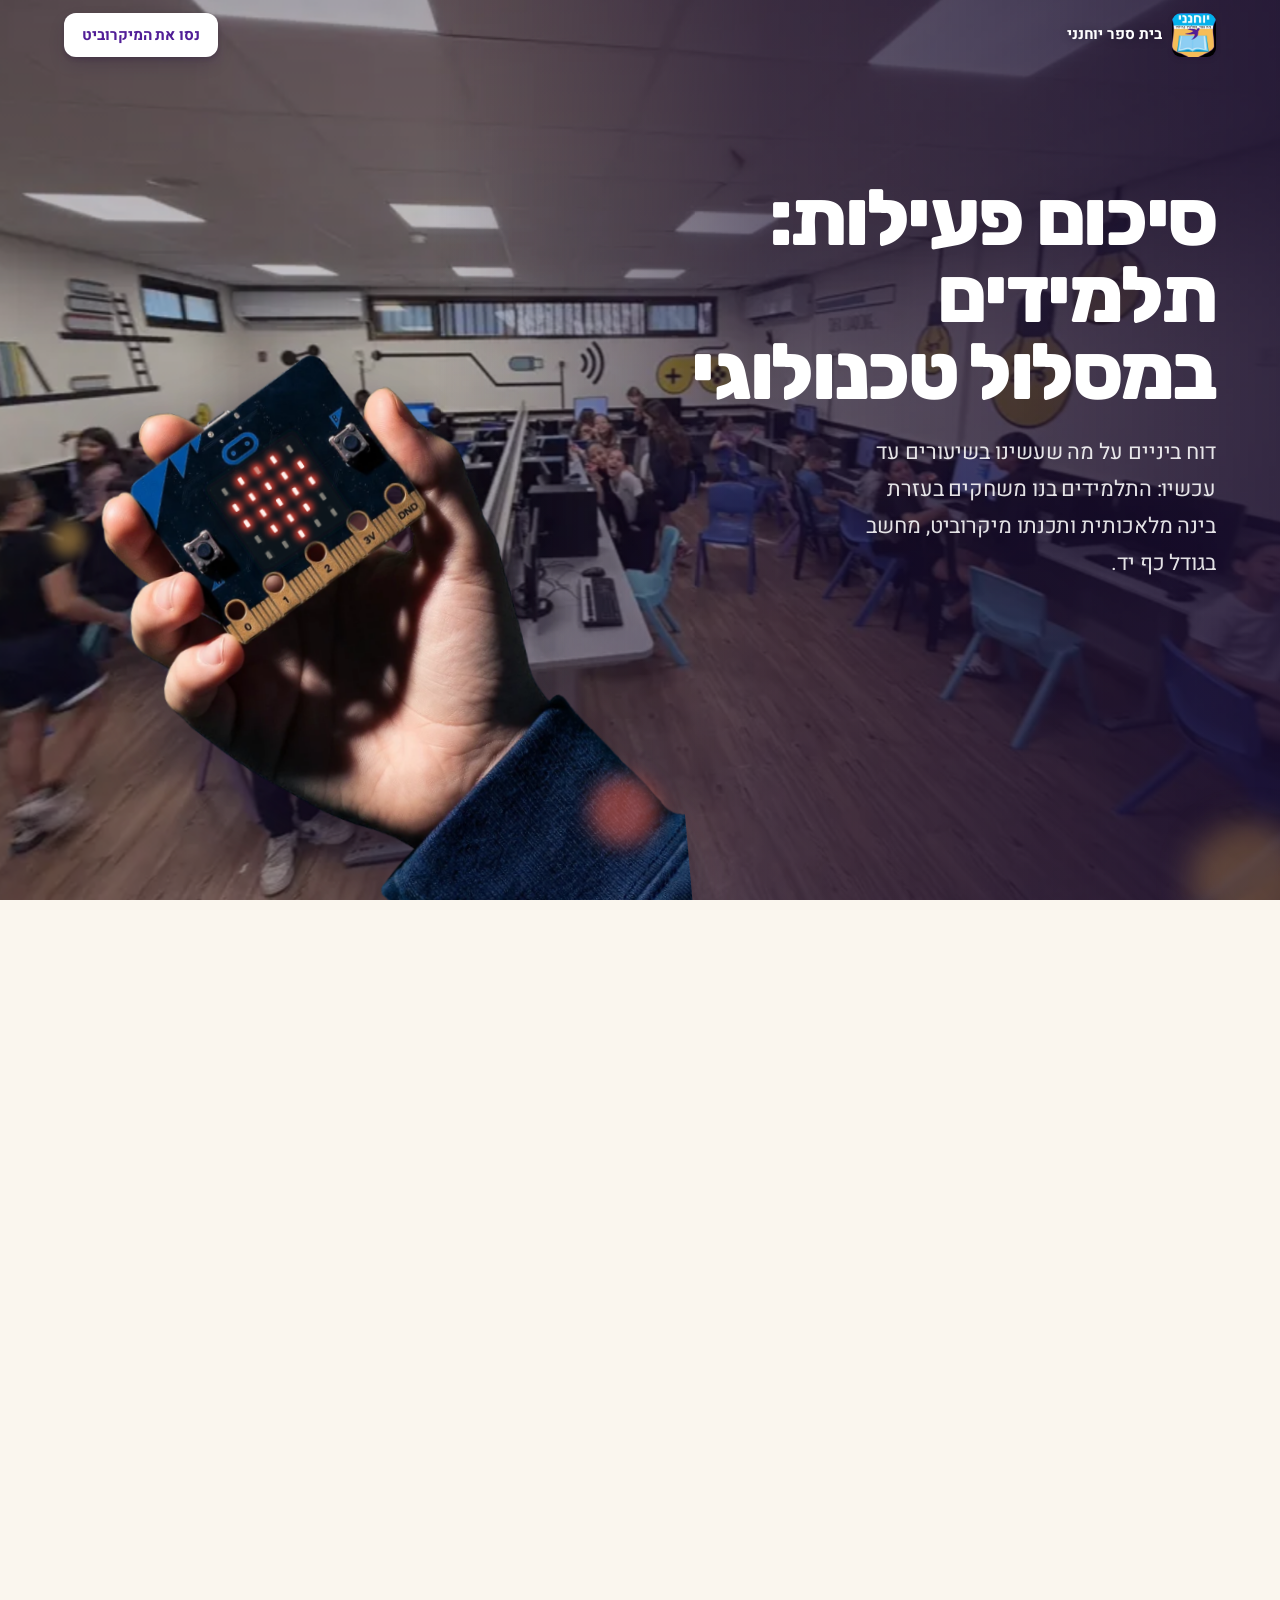
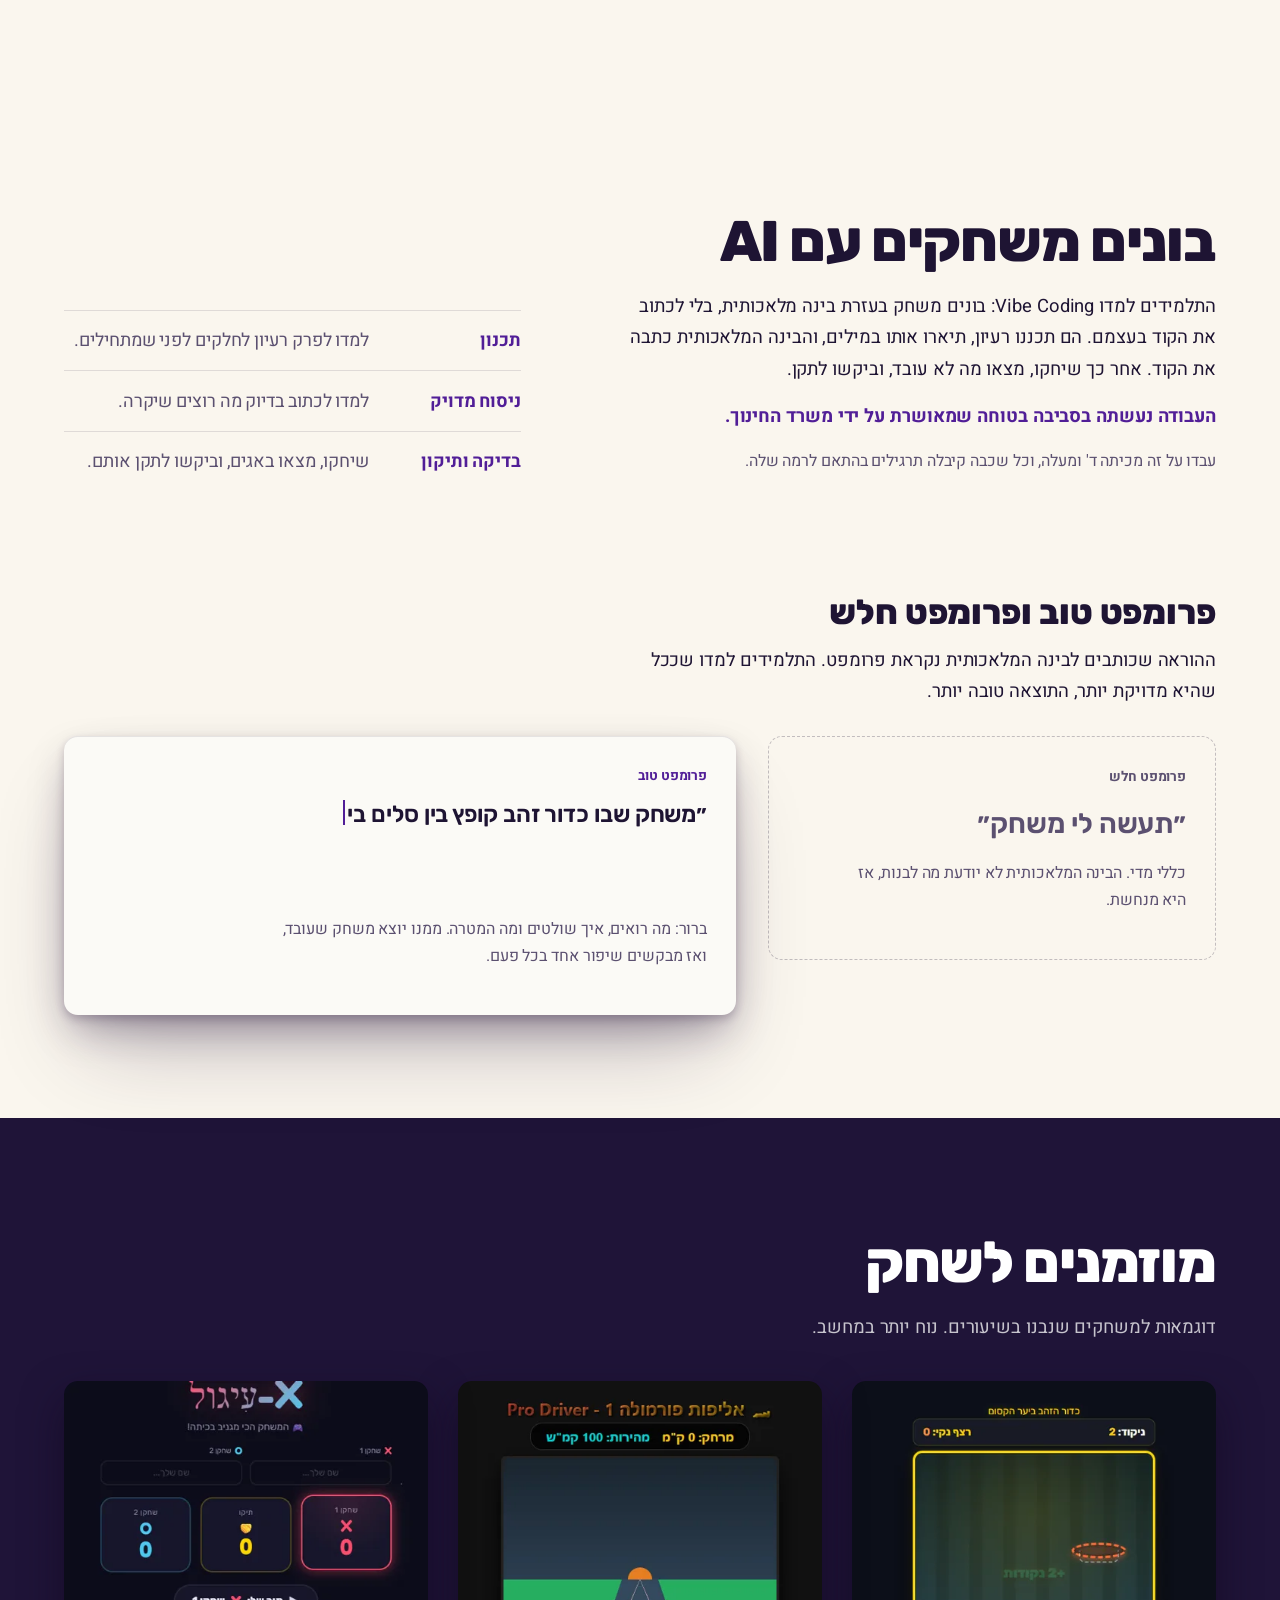
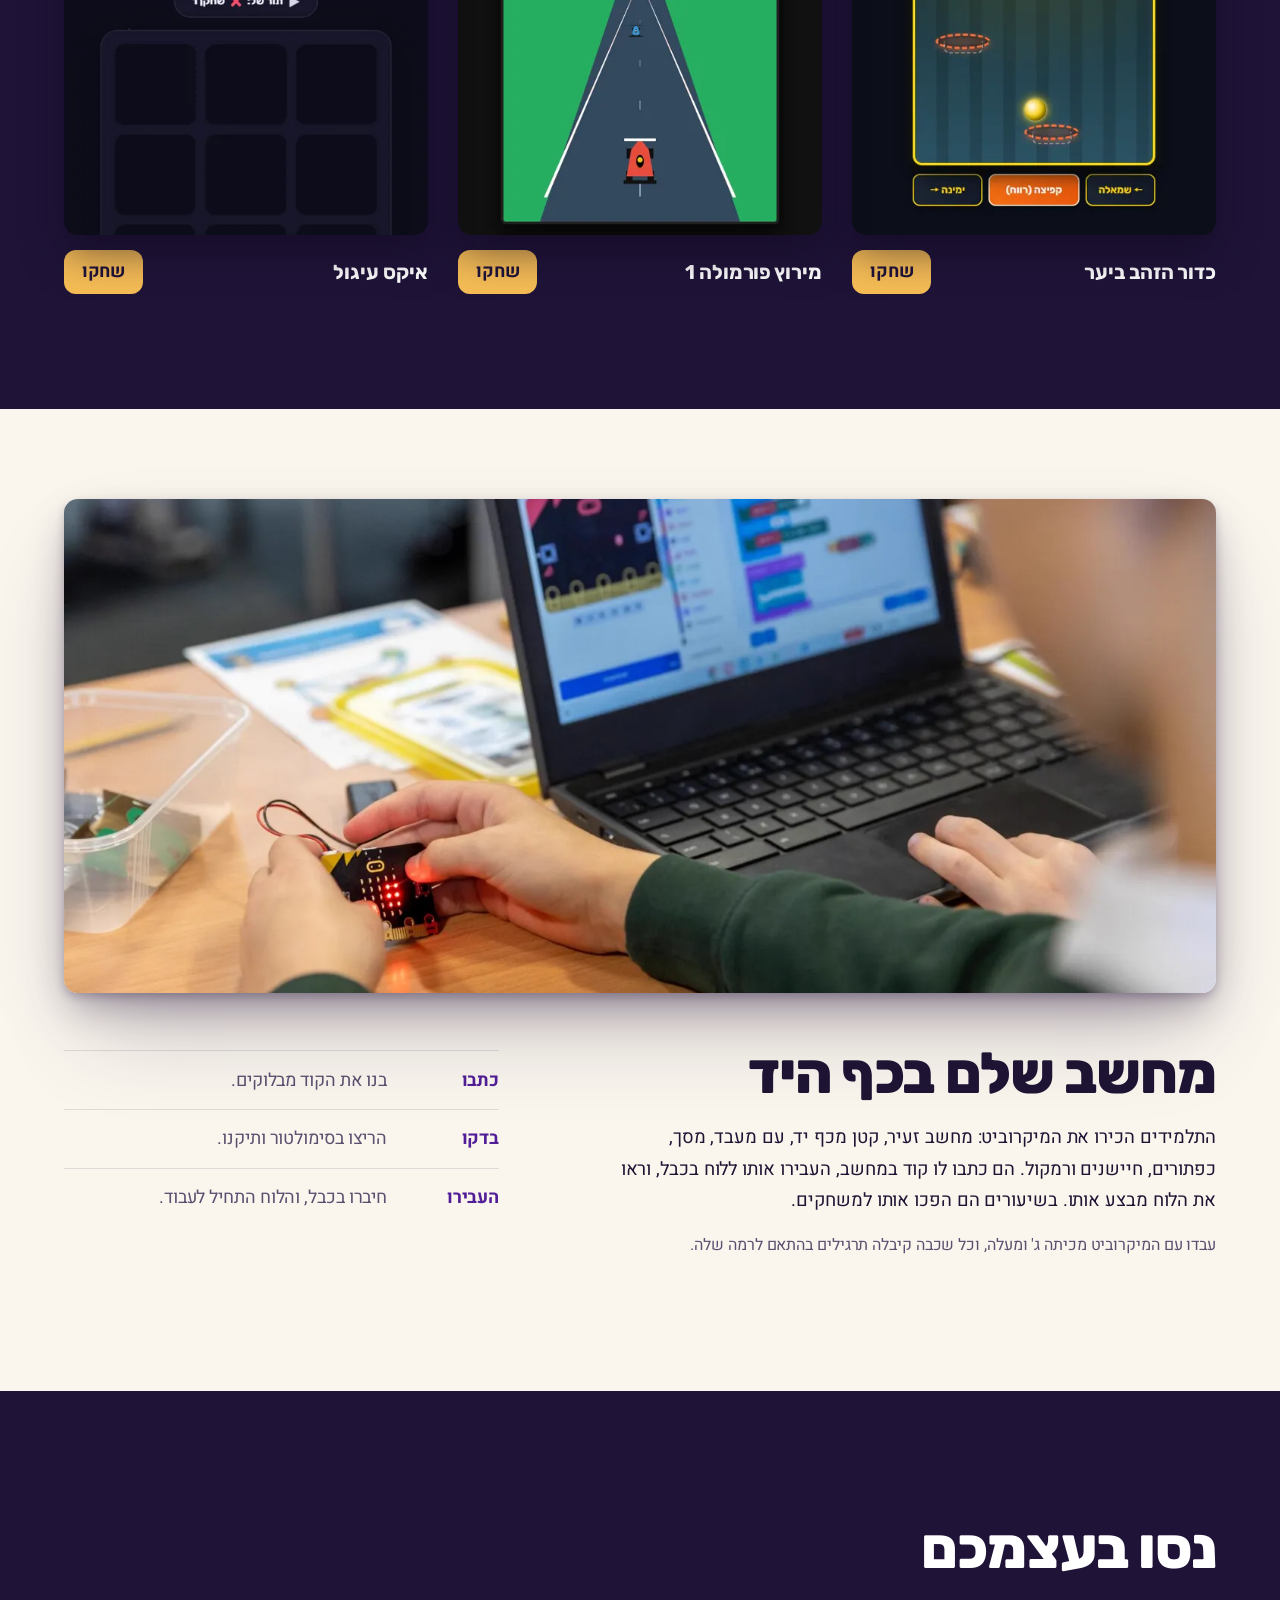
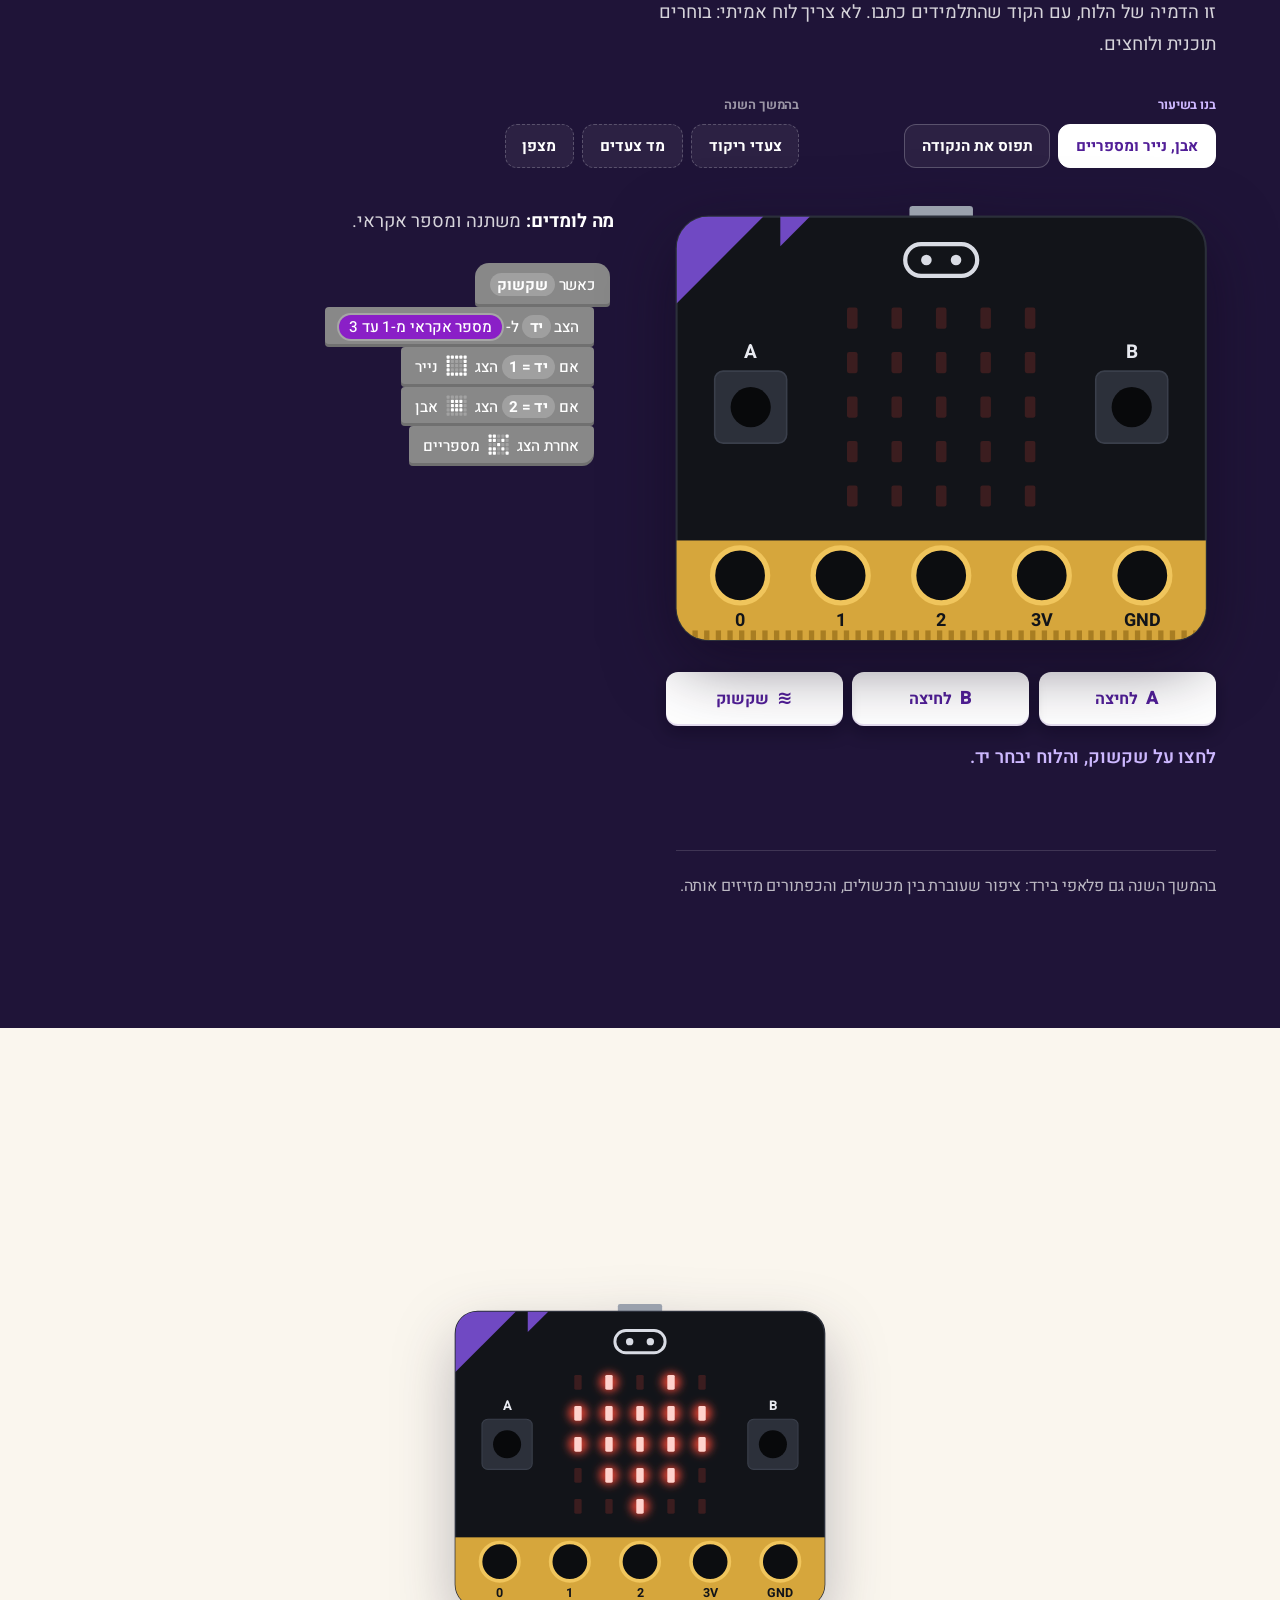
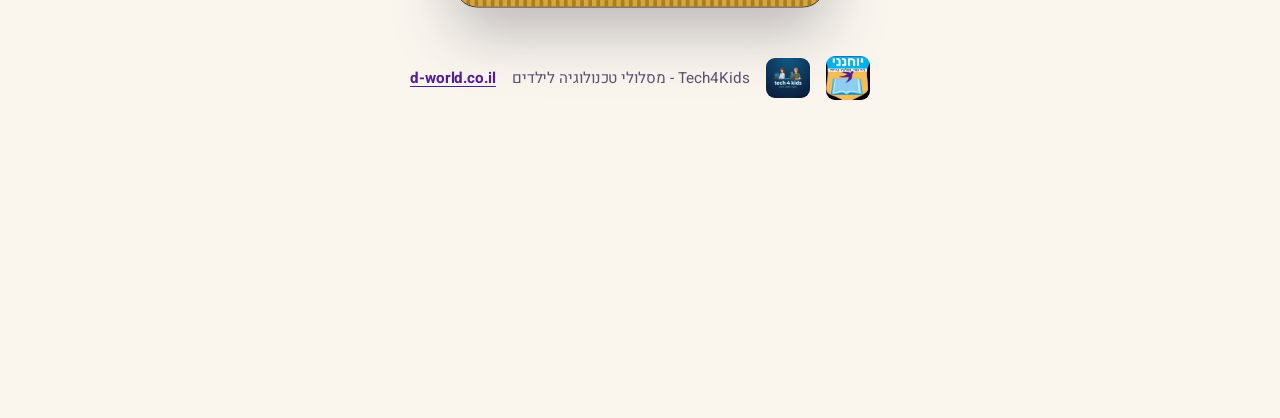
==== commit 8a6d7010: "Yohanani: remove class video, add grade lines Video showed children's faces. Added grade ranges: Vib" ====
--- a/yohanani-gima/index.html
+++ b/yohanani-gima/index.html
@@ -70,6 +70,7 @@
           <h2 class="h2">בונים משחקים עם AI</h2>
           <p>התלמידים למדו Vibe Coding: בונים משחק בעזרת בינה מלאכותית, בלי לכתוב את הקוד בעצמם. הם תכננו רעיון, תיארו אותו במילים, והבינה המלאכותית כתבה את הקוד. אחר כך שיחקו, מצאו מה לא עובד, וביקשו לתקן.</p>
           <p class="ai__safe">העבודה נעשתה בסביבה בטוחה שמאושרת על ידי משרד החינוך.</p>
+          <p class="grades">עבדו על זה מכיתה ד' ומעלה, וכל שכבה קיבלה תרגילים בהתאם לרמה שלה.</p>
         </div>
         <dl class="ai__skills" data-sc-in data-sc-stagger="70">
           <div><dt>תכנון</dt><dd>למדו לפרק רעיון לחלקים לפני שמתחילים.</dd></div>
@@ -134,6 +135,7 @@
         <div class="mb__text" data-sc-in data-sc-stagger="70">
           <h2 class="h2">מחשב שלם בכף היד</h2>
           <p>התלמידים הכירו את המיקרוביט: מחשב זעיר, קטן מכף יד, עם מעבד, מסך, כפתורים, חיישנים ורמקול. הם כתבו לו קוד במחשב, העבירו אותו ללוח בכבל, וראו את הלוח מבצע אותו. בשיעורים הם הפכו אותו למשחקים.</p>
+          <p class="grades">עבדו עם המיקרוביט מכיתה ג' ומעלה, וכל שכבה קיבלה תרגילים בהתאם לרמה שלה.</p>
         </div>
         <ol class="flow3" data-sc-in data-sc-stagger="70">
           <li><b>כתבו</b>בנו את הקוד מבלוקים.</li>
@@ -191,10 +193,6 @@
               <p class="mk__do mk--logic" data-hand="2">אם <b>יד = 2</b> הצג <i class="glyph" data-glyph=".....|.###.|.###.|.###.|....."></i> אבן</p>
               <p class="mk__do mk--logic" data-hand="3">אחרת הצג <i class="glyph" data-glyph="##..#|##.#.|..#..|##.#.|##..#"></i> מספריים</p>
             </div>
-            <figure class="clip">
-              <video src="assets/rps-class.mp4" poster="assets/rps-class.webp" muted playsinline loop preload="none" aria-label="שני תלמידים משחקים אבן, נייר ומספריים עם לוחות מיקרוביט"></video>
-              <figcaption>ככה זה נראה בכיתה.</figcaption>
-            </figure>
           </div>
 
           <div class="prog" data-prog="catch" hidden>
--- a/yohanani-gima/site.css
+++ b/yohanani-gima/site.css
@@ -236,3 +236,4 @@
 .bar { transition: background-color 200ms var(--sc-ease-out), box-shadow 200ms var(--sc-ease-out); }
 .bar.is-solid { background: rgba(31, 20, 56, .96); }
 .bar.is-solid.is-light { background: rgba(250, 246, 238, .96); box-shadow: 0 1px 0 var(--sc-hairline); }
+.grades { font-size: 1rem; color: var(--sc-ink-soft); }
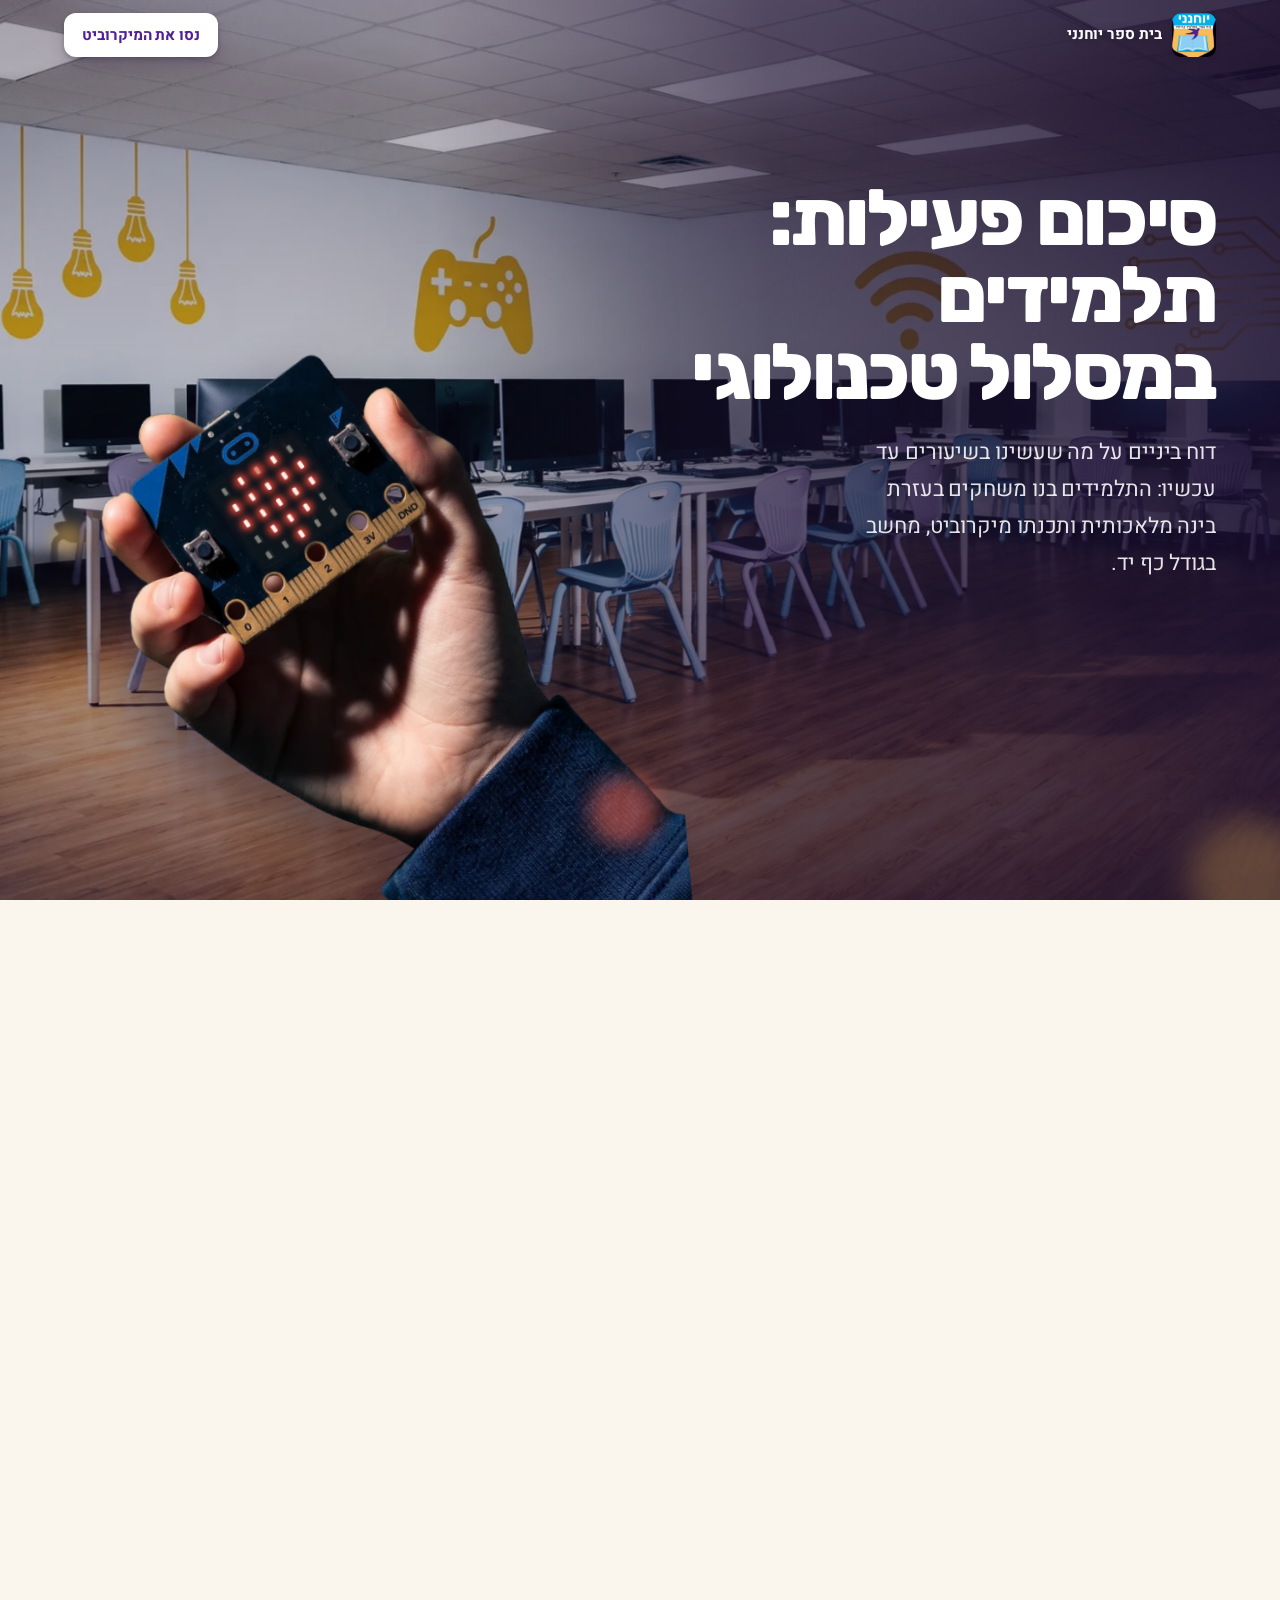
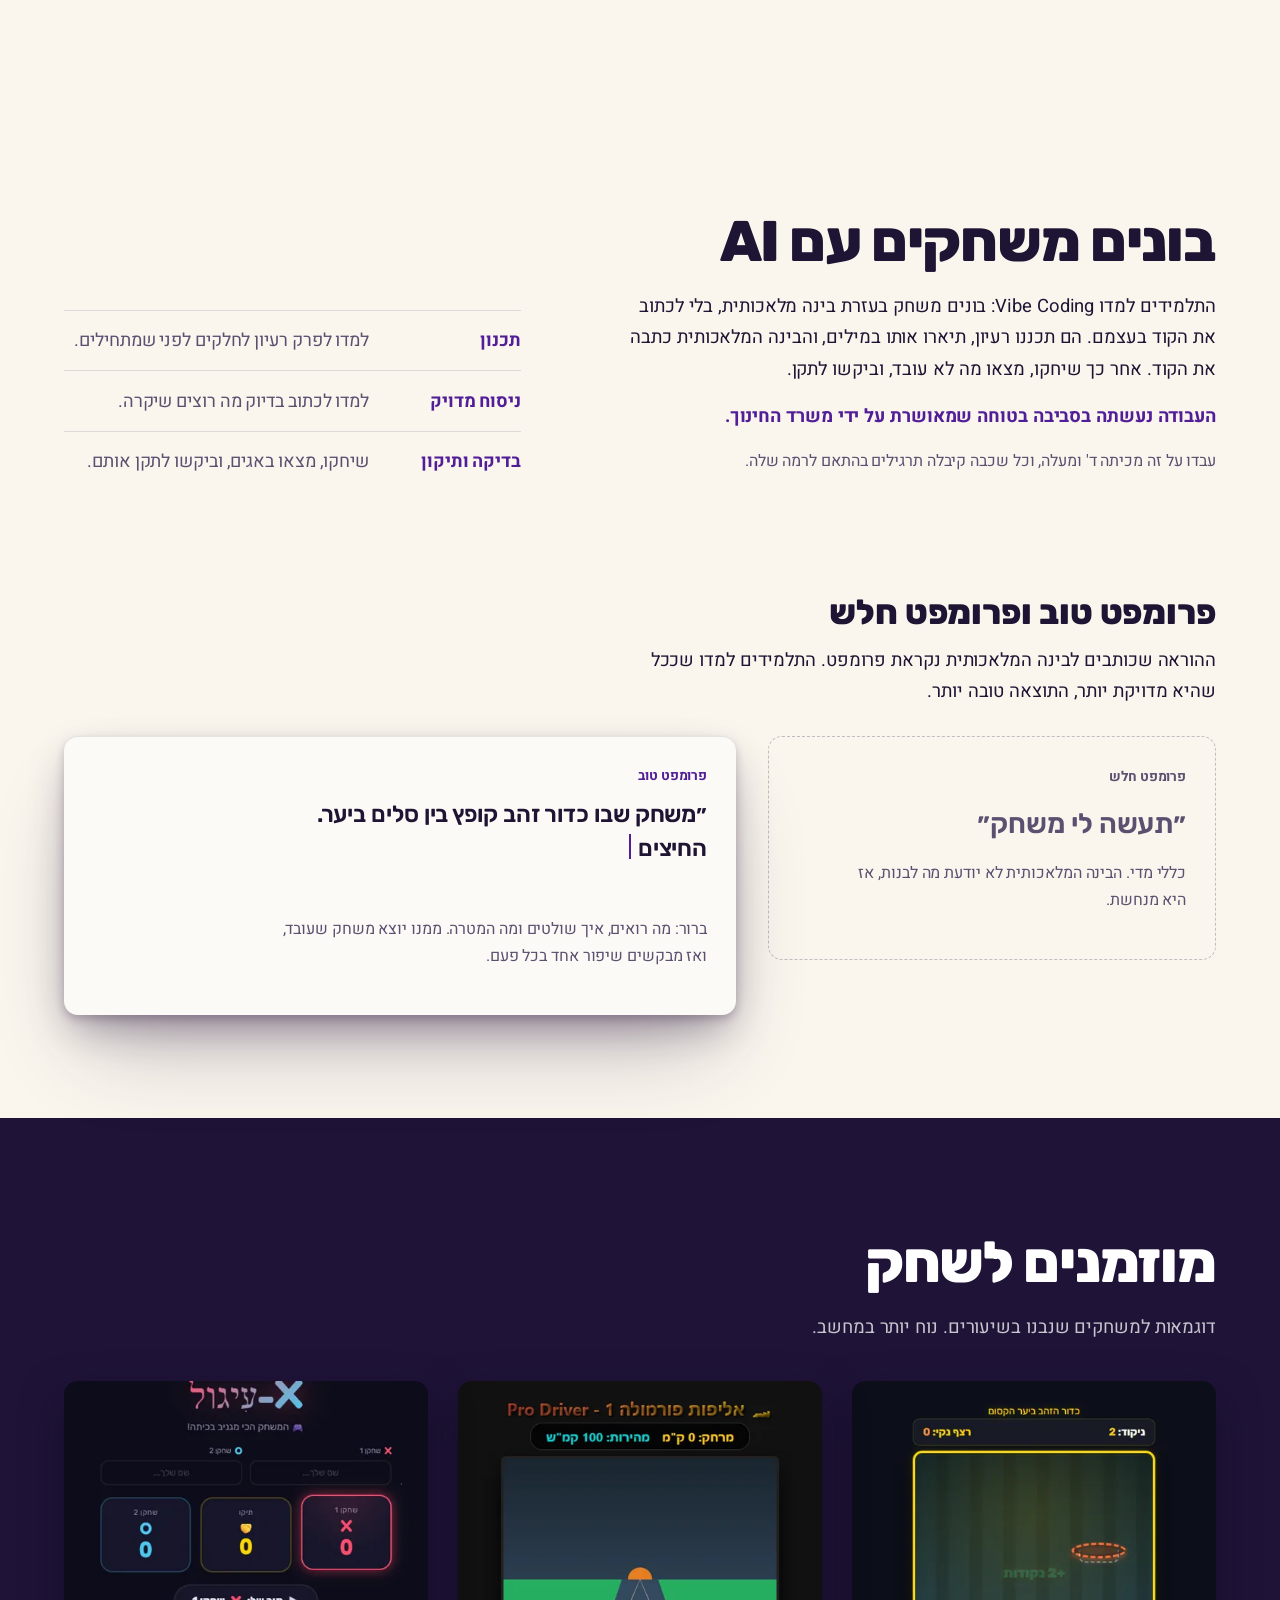
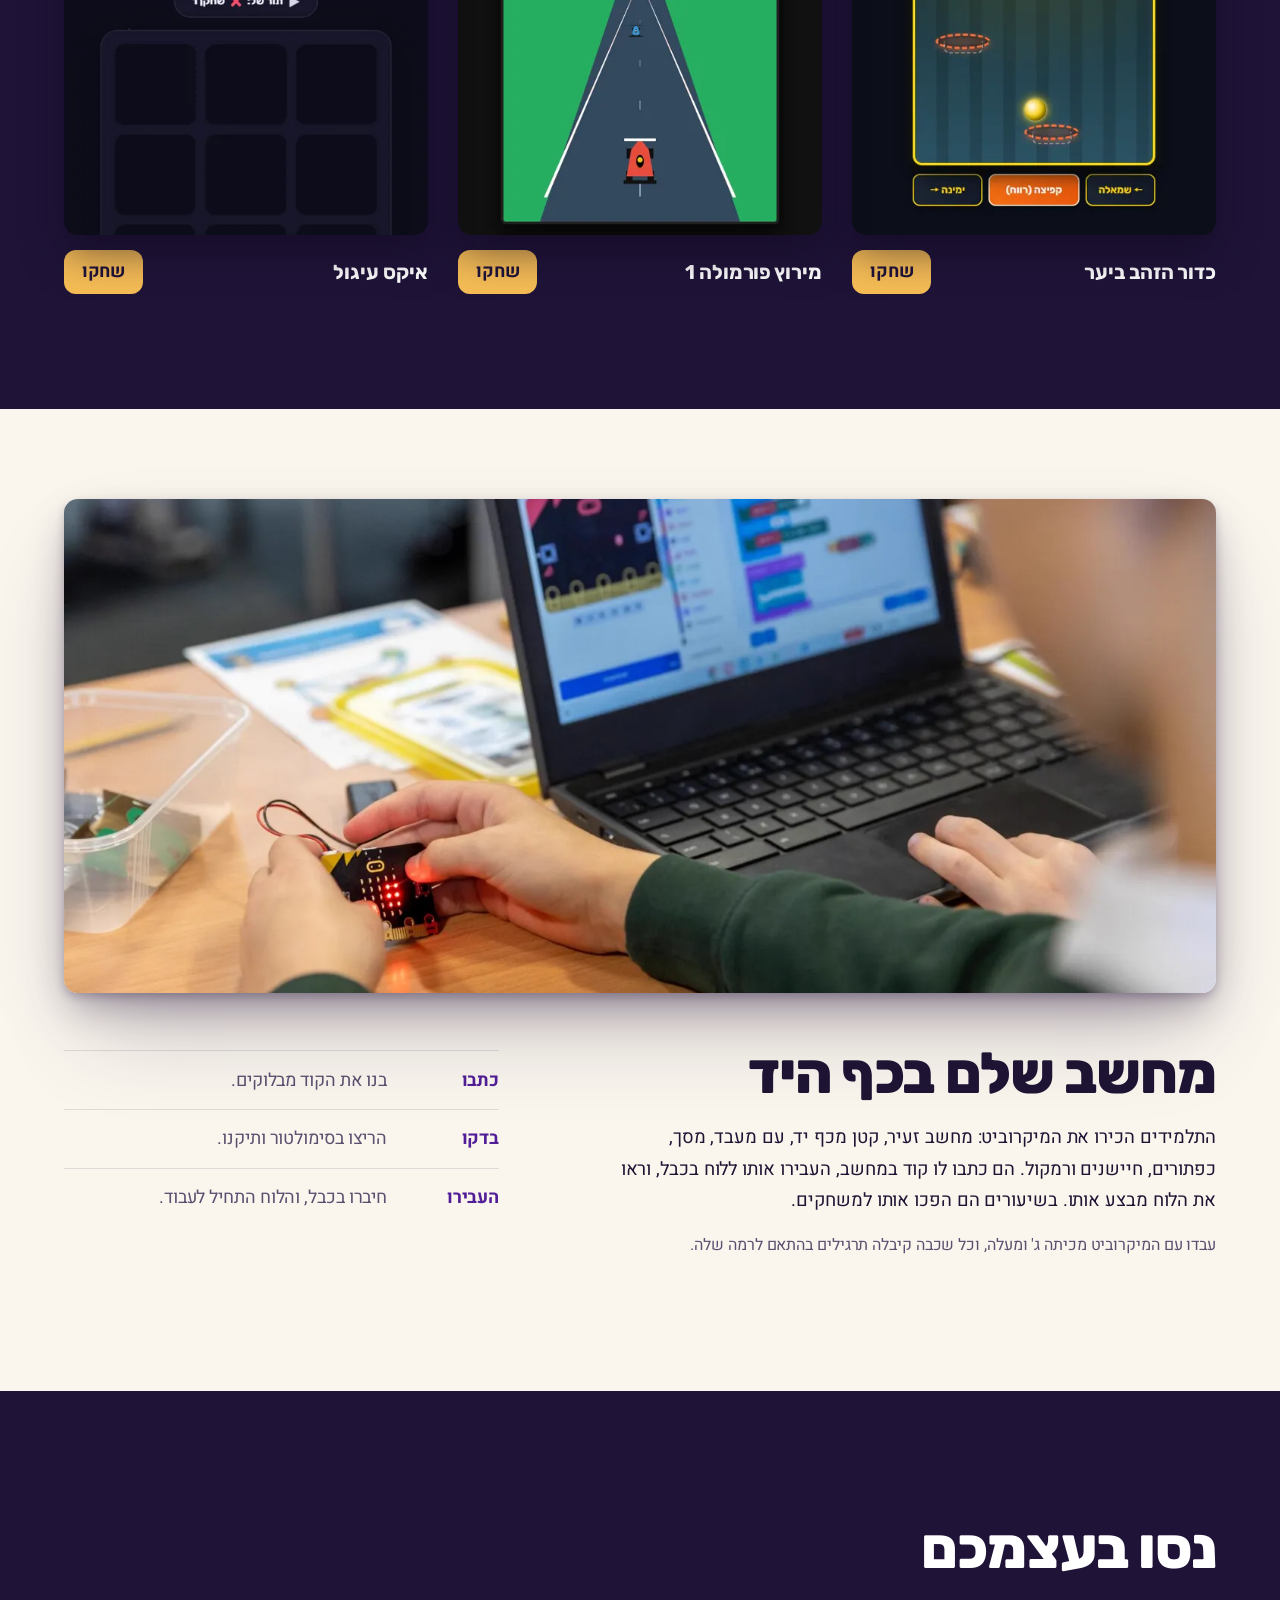
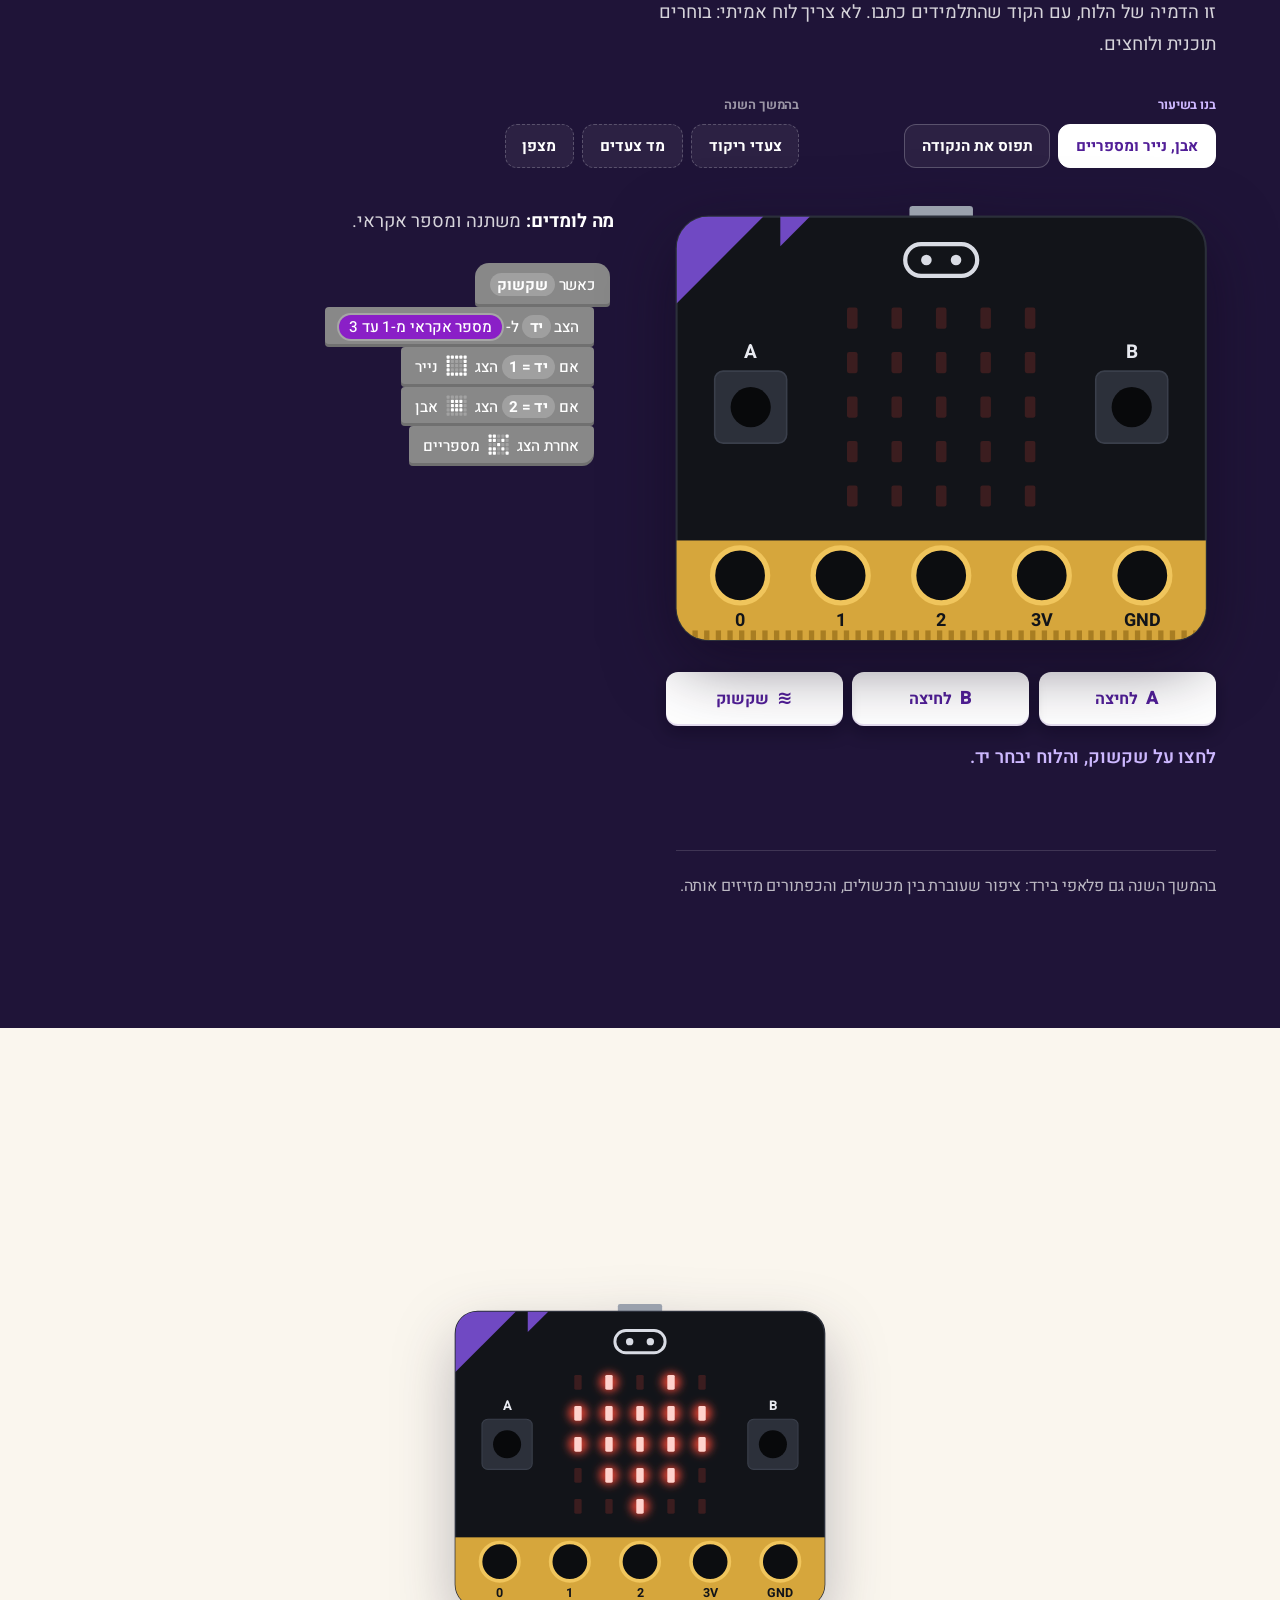
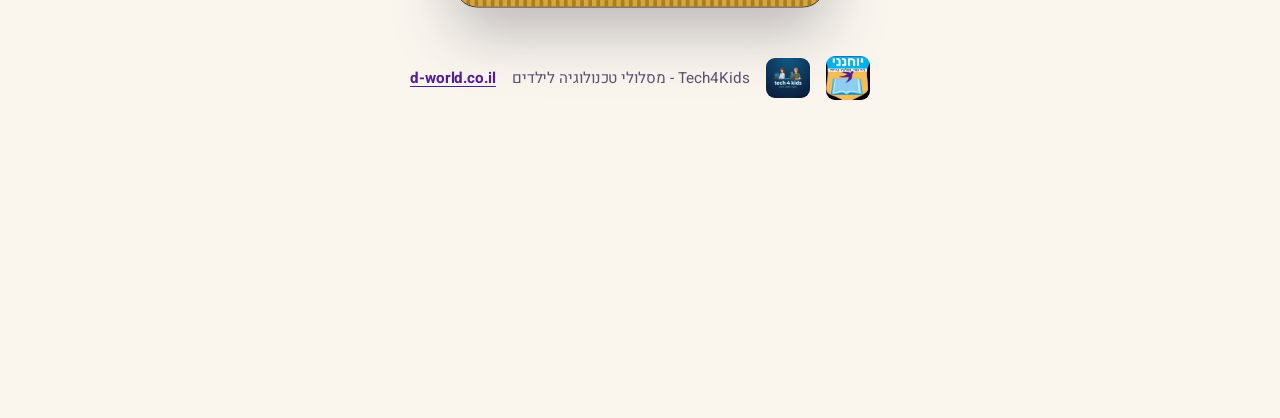
==== commit 2a7ddb6e: "Yohanani: replace hero class photo with a no-faces lab image The classroom photo showed children's f" ====
--- a/yohanani-gima/index.html
+++ b/yohanani-gima/index.html
@@ -40,8 +40,8 @@
     <div data-sc-stage class="hero__stage">
       <div class="hero__far" aria-hidden="true">
         <picture>
-          <source media="(max-width: 700px)" srcset="assets/class-m.webp">
-          <img src="assets/class.webp" width="1600" height="1200" alt="">
+          <source media="(max-width: 700px)" srcset="assets/hero-lab-m.webp">
+          <img src="assets/hero-lab.webp" width="1600" height="1107" alt="">
         </picture>
       </div>
       <div class="hero__scrim" aria-hidden="true"></div>
